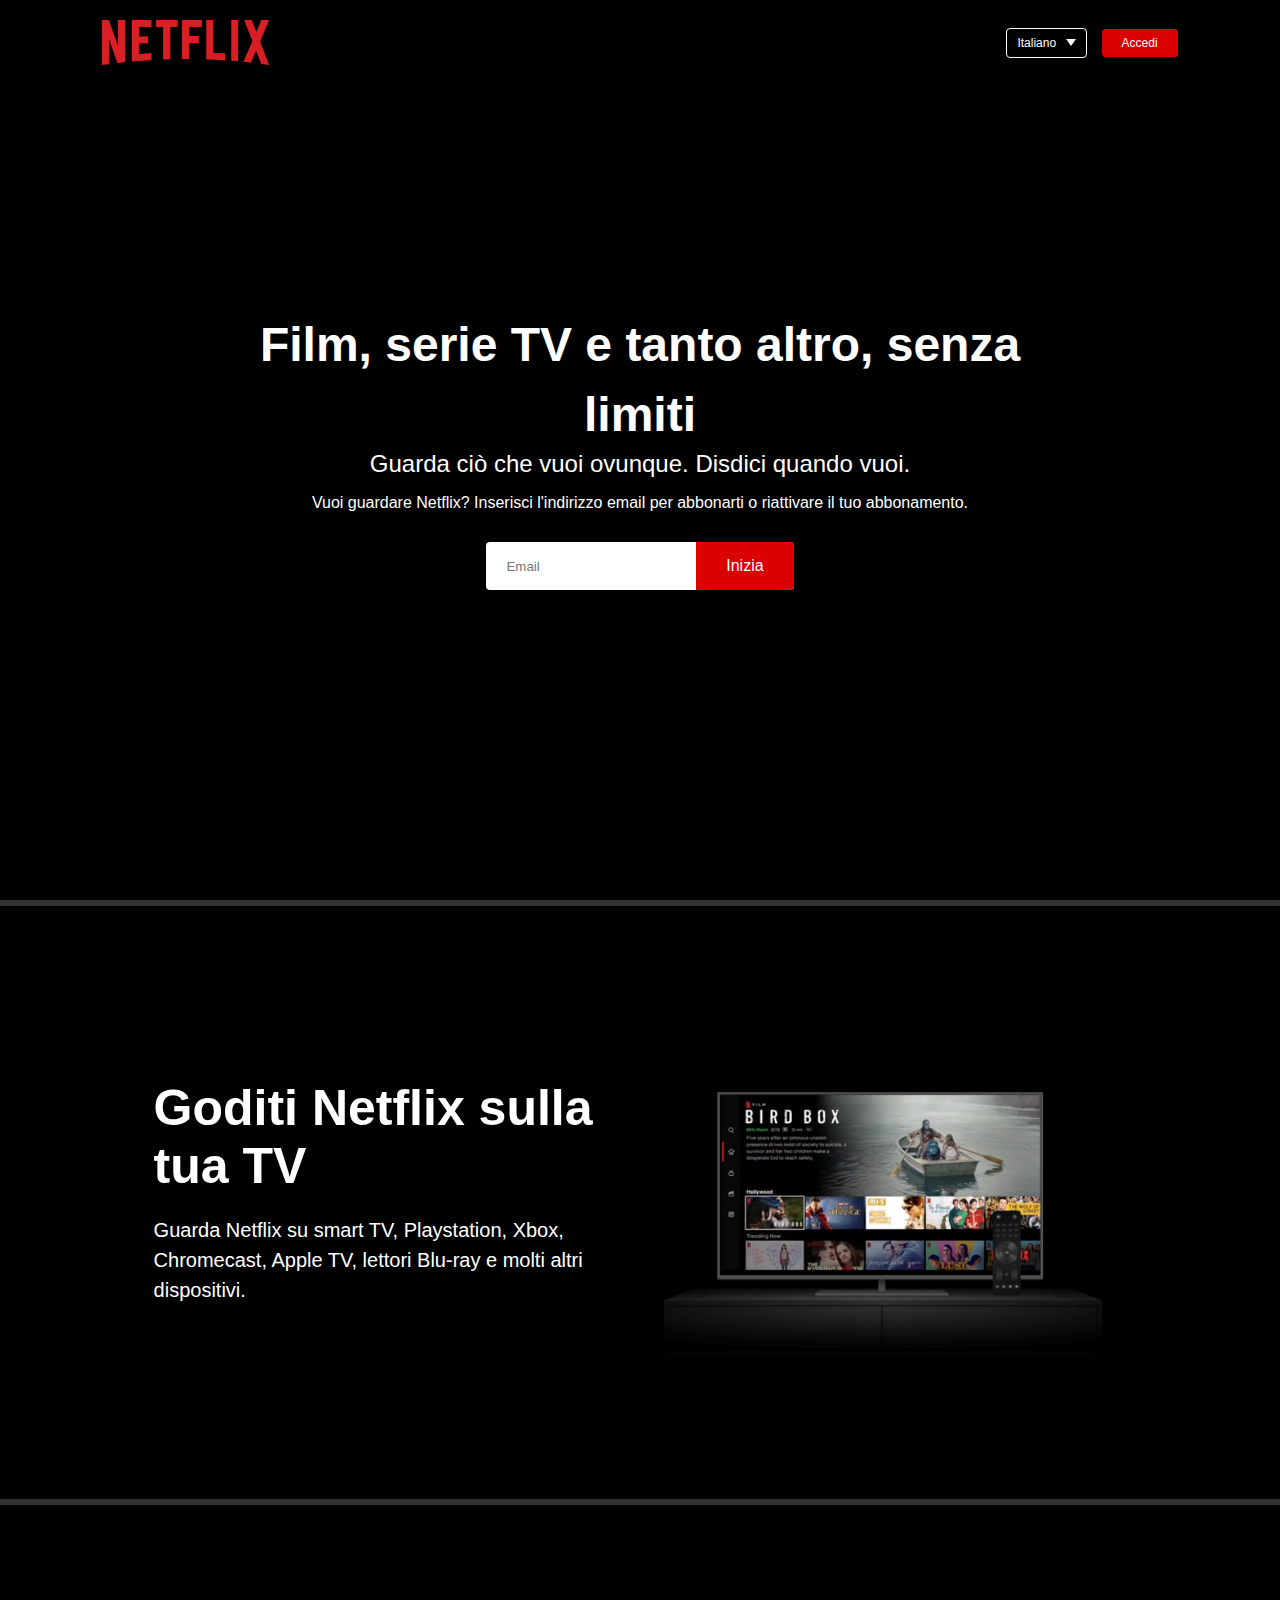
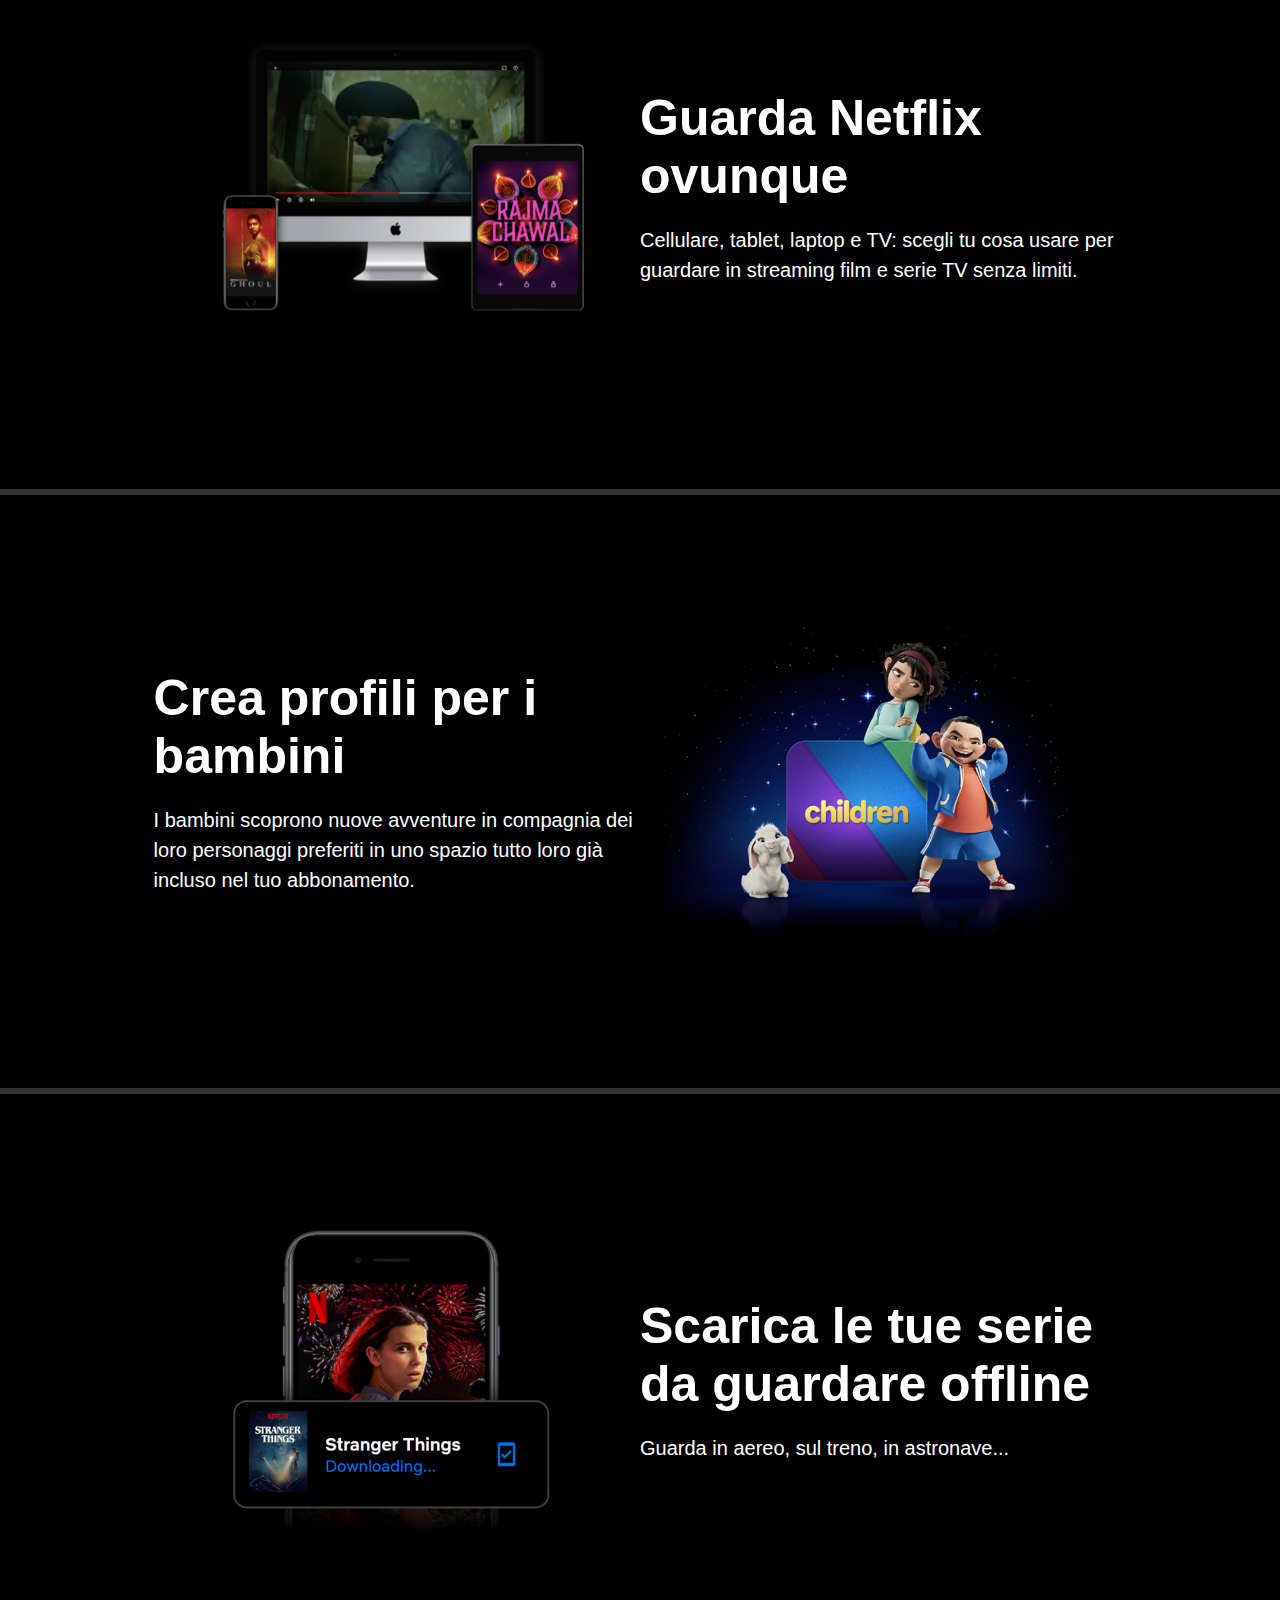
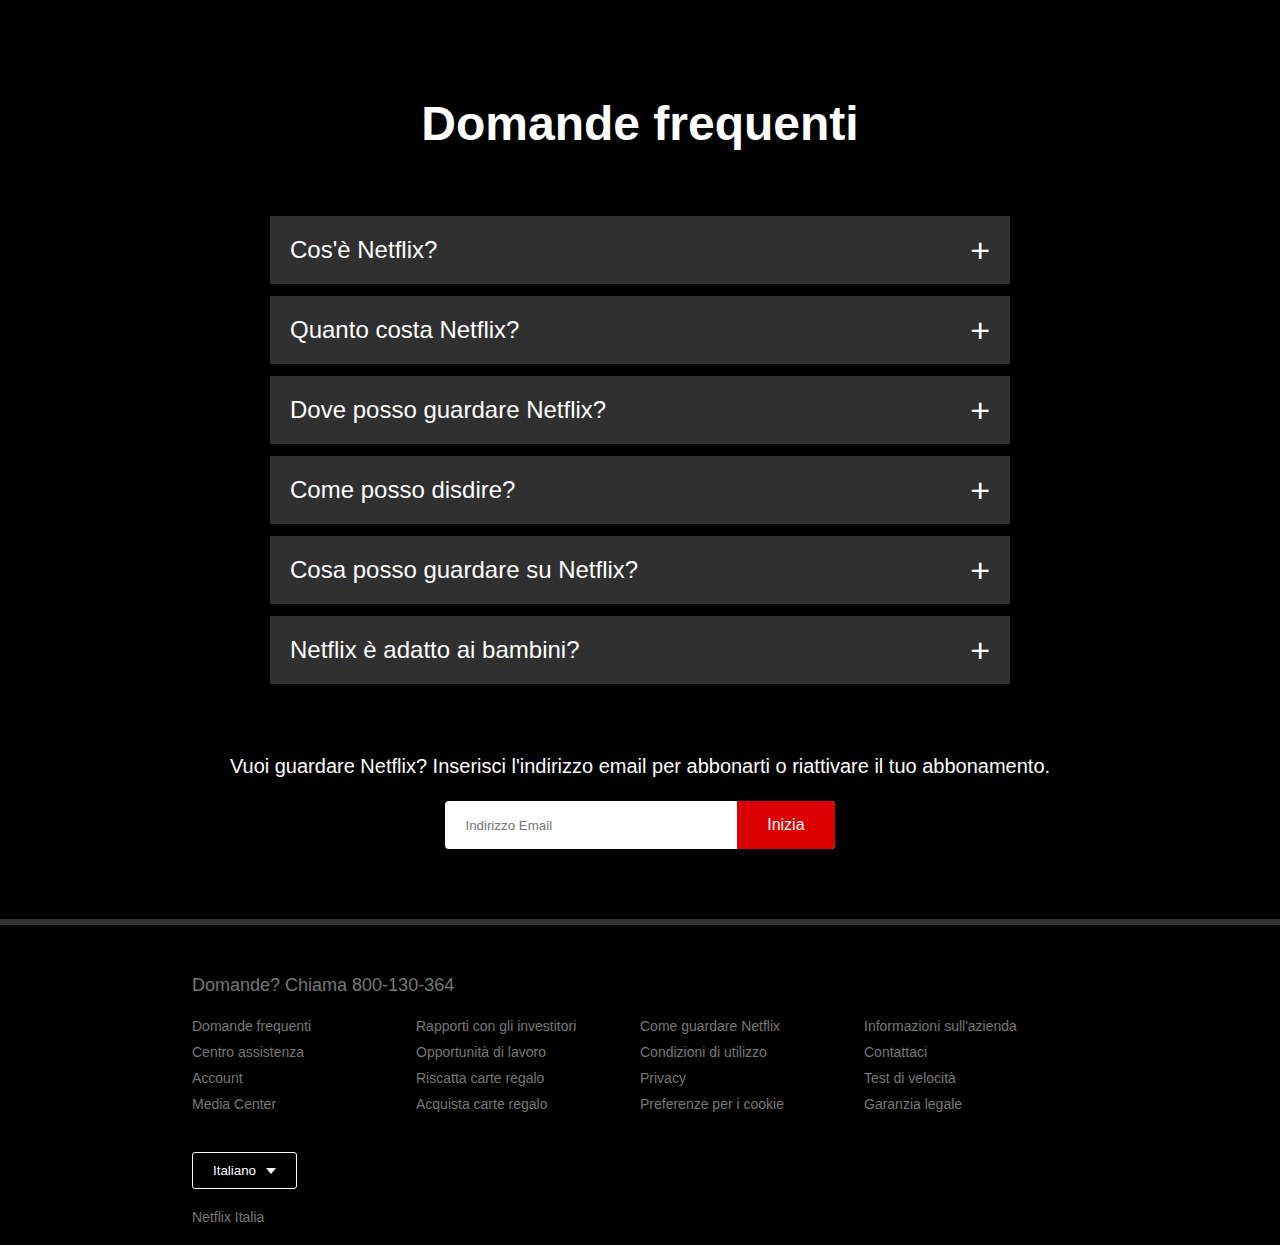
==== mhw2.html @ c6aa468c "commit" ====
<!DOCTYPE html>
<html>
    <head>
        <meta name="viewport" content="width=device-width, initial-scale=1.0">
        <title>Netflix Website Clone</title>
        <link rel="stylesheet" href="mhw2.css">
    </head>
    <body>
        <header>
            <nav>
                <img src="images/logo.png" class="logo">
                <div>
                    <button class="language-btn">Italiano <img src="images/down-icon.png"></button>
                    <button>Accedi</button>
                </div>
            </nav>
            <div class="header-content">
                <h1>Film, serie TV e tanto altro, senza limiti</h1>
                <h3>Guarda ciò che vuoi ovunque. Disdici quando vuoi.</h3>
                <p>Vuoi guardare Netflix? Inserisci l'indirizzo email per abbonarti o riattivare il tuo abbonamento.</p>
                <form class="email-signup">
                    <input type="email" placeholder="Email" required>
                    <button type="submit">Inizia</button>
                </form>
            </div>
        </header>

        <section>
            <div class="row">
                <div class="text-col">
                    <h2>Goditi Netflix sulla tua TV</h2>
                    <p>Guarda Netflix su smart TV, Playstation, Xbox, Chromecast, Apple TV, lettori Blu-ray e molti altri
                        dispositivi.</p>
                </div>
                <div class="img-col">
                    <img src="images/feature-1.png">
                </div>
            </div>
        </section>
        <section>
            <div class="row">
                <div class="img-col">
                    <img src="images/feature-3.png">
                </div>
                <div class="text-col">
                    <h2>Guarda Netflix ovunque</h2>
                    <p>Cellulare, tablet, laptop e TV: scegli tu cosa usare per guardare in streaming film e serie TV senza limiti.</p>
                </div>
            </div>
        </section>
        <section>
            <div class="row">
                <div class="text-col">
                    <h2>Crea profili per i bambini</h2>
                    <p>I bambini scoprono nuove avventure in compagnia dei loro personaggi preferiti in uno spazio tutto loro già incluso nel tuo abbonamento.</p>
                </div>
                <div class="img-col">
                    <img src="images/feature-4.png">
                </div>
            </div>
        </section>
        <section>
            <div class="row">
                <div class="img-col">
                    <img src="images/feature-2.png">
                </div>
                <div class="text-col">
                    <h2>Scarica le tue serie da guardare offline</h2>
                    <p>Guarda in aereo, sul treno, in astronave...</p>
                </div>
            </div>
        </section>
        

        <div class="faq">
            <h2>Domande frequenti</h2>
            <ul class="accordion">
                <li>
                    <input type="radio" name="accordion" id="first">
                    <label for="first">Cos'è Netflix?</label>
                    <div class="content">
                        <p>Netflix è un servizio di streaming che offre una varietà di serie TV, film, documentari pluripremiati e tanto altro su una vasta gamma di dispositivi connessi a Internet.
                            Guarda quello che vuoi, quando vuoi. Il tutto a una quota mensile ridotta. C'è sempre qualcosa di nuovo da scoprire: aggiungiamo nuovi film e serie TV ogni settimana!</p>
                    </div>
                </li>
                <li>
                    <input type="radio" name="accordion" id="second">
                    <label for="second">Quanto costa Netflix?</label>
                    <div class="content">
                        <p>Guarda Netflix su smartphone, tablet, Smart TV, laptop o dispositivi per lo streaming, il tutto per un importo mensile fisso.
                            Piani da 17,99 € a 5,49 € al mese. Nessun costo aggiuntivo, nessun contratto.</p>
                    </div>
                </li>
                <li>
                    <input type="radio" name="accordion" id="third">
                    <label for="third">Dove posso guardare Netflix?</label>
                    <div class="content">
                        <p>Guarda Netflix dove vuoi, quando vuoi. Accedi al tuo account per guardare subito Netflix dal tuo computer su netflix.com oppure da qualsiasi dispositivo connesso a Internet che supporta l'app Netflix, come smart TV, smartphone, tablet, lettori multimediali per streaming e console per videogiochi.
                            Con l'app per iOS, Android e Windows 10 puoi anche scaricare i tuoi programmi preferiti. Usa la funzionalità di download per guardare i contenuti mentre sei in viaggio e senza connessione a Internet. Porta Netflix sempre con te.</p>
                    </div>
                </li>
                <li>
                    <input type="radio" name="accordion" id="fourth">
                    <label for="fourth">Come posso disdire?</label>
                    <div class="content">
                        <p>Netflix è flessibile. Nessun contratto fastidioso e nessun impegno. Puoi facilmente disdire il tuo contratto online con due clic.
                            Nessuna penale: attiva o disdici il tuo account in qualsiasi momento.</p>
                    </div>
                </li>
                <li>
                    <input type="radio" name="accordion" id="fifth">
                    <label for="fifth">Cosa posso guardare su Netflix?</label>
                    <div class="content">
                        <p>Netflix ha un nutrito catalogo di lungometraggi, documentari, serie TV, anime, originali Netflix pluripremiati e tanto altro. Guarda tutto quello che vuoi, in qualsiasi momento.</p>
                    </div>
                </li>
                <li>
                    <input type="radio" name="accordion" id="sixth">
                    <label for="sixth">Netflix è adatto ai bambini?</label>
                    <div class="content">
                        <p>L'area Netflix Bambini, già inclusa nell'abbonamento, offre ai genitori un maggiore controllo sui contenuti e ai più piccoli uno spazio dedicato dove guardare serie TV e film per tutta la famiglia.
                            I profili Bambini hanno un filtro famiglia con PIN che ti permette di limitare l'accesso ai contenuti in base alla fascia d'età e bloccare la visione di titoli specifici.</p>
                    </div>
                </li>
            </ul>
            <small>Vuoi guardare Netflix? Inserisci l'indirizzo email per abbonarti o riattivare il tuo abbonamento.</small>
            <form class="email-signup">
                <input type="email" placeholder="Indirizzo Email" required>
                <button type="submit">Inizia</button>
            </form>
        </div>
         <footer>
            <h2>Domande? Chiama 800-130-364</h2>
            <div class="row">
                <div class="col">
                    <a href="#">Domande frequenti</a>
                    <a href="#">Centro assistenza</a>
                    <a href="#">Account</a>
                    <a href="#">Media Center</a>
                </div>
                <div class="col">
                    <a href="#">Rapporti con gli investitori</a>
                    <a href="#">Opportunità di lavoro</a>
                    <a href="#">Riscatta carte regalo</a>
                    <a href="#">Acquista carte regalo</a>
                </div>
                <div class="col">
                    <a href="#">Come guardare Netflix</a>
                    <a href="#">Condizioni di utilizzo</a>
                    <a href="#">Privacy</a>
                    <a href="#">Preferenze per i cookie</a>
                </div>
                <div class="col">
                    <a href="#">Informazioni sull'azienda</a>
                    <a href="#">Contattaci</a>
                    <a href="#">Test di velocità</a>
                    <a href="#">Garanzia legale</a>
                </div>
            </div>
            <button class="language-btn">Italiano<img src="images/down-icon.png"></button>
            <p class="copyright-txt">Netflix Italia</p>
         </footer>
    </body>
</html>
---- mhw2.css ----
*{
    margin: 0;
    padding: 0;
    font-family: 'Poppins', sans-serif;
    box-sizing: border-box;
}
body{
    background: #000;
    color: #fff;
}
/*---header---*/
header{
    width: 100%;
    height: 100vh;
    background-image: linear-gradient(rgba(0,0,0,0.7), rgba(0,0,0,0.7)), url(images/header-image.jpeg);
    background-size: cover;
    background-position: center;
    padding: 10px 8%;
    position: relative;
}
nav{
    display: flex;
    align-items: center;
    justify-content: space-between;
    padding: 10px 0;
}
.logo{
    width: 167px;
    height: 45;
    cursor: pointer;
}
nav button{
    border: 0;
    outline: 0;
    background: #db0001;
    color: #fff;
    padding: 7px 20px;
    font-size: 12px;
    border-radius: 4px;
    margin-left: 10px;
    cursor: pointer;
    transition: background-color 0.3s;
}
nav button:hover {
    background-color: #000;
}
.language-btn{
    display: inline-flex;
    align-items: center;
    background: transparent;
    border: 1px solid #fff;
    padding: 7px 10px;
}
.language-btn img{
    width: 10px;
    margin-left: 10px;
}

.header-content{
    position: absolute;
    top: 50%;
    left: 50%;
    transform: translate(-50%, -50%);
    text-align: center;
    width: 60%;
    display: flex;
    flex-direction: column;
    align-items: center;
}
.header-content h1{
    font-size: 48px;
    line-height: 70px;
    font-weight: 900;
}
.header-content h3{
    font-size: 24px;
    font-weight: 400;
    margin-bottom: 16px;
}
/*---email---*/
.email-signup {
    background: #fff;
    border-radius: 4px;
    display: flex;
    align-items: center;
    margin-top: 30px;
    overflow: hidden;
    width: 40%;
}
.email-signup input{
    flex: 1;
    border: 0;
    outline: 0;
    margin-left: 20px;
}
.email-signup button{
    background: #db0001;
    border: 0;
    outline: 0;
    color: #fff;
    font-size: 16px;
    cursor: pointer;
    padding: 15px 30px;
}
/*---features---*/
section{
    border-top: 6px solid #333;
    padding: 50px 12%;
    font-size: 22px;
}
.row{
    display: flex;
    width: 100%;
    align-items: center;
    flex-wrap: wrap;
    padding: 72px 0;
}
.text-col{
    flex-basis: 50%;
    margin-bottom: 20px;
}
.img-col{
    flex-basis: 50%;
    margin-bottom: 20px;
}
.img-col img{
    display: block;
    width: 90%;
    height: auto;
    margin: auto;
}
section h2{
    font-size: 50px;
    font-weight: 900;
    margin-bottom: 20px;
}
section p {
    font-size: 20px;
    font-weight: 400;
    line-height: 1.5;
}
/*---faq---*/
.faq{
    padding: 10px 12%;
    text-align: center;
    font-size: 18px;
}
.faq h2{
    font-weight: 900;
    font-size: 48px;
    margin-bottom: 30px;
}
/*---accordion---*/
.accordion{
    margin: 60px auto;
    width: 100%;
    max-width: 750px;
}
.accordion li{
    list-style: none;
    width: 100%;
    padding: 5px;
}
.accordion li label{
    display: flex;
    align-items: center;
    justify-content: space-between;
    padding: 20px;
    font-stretch: 100%;
    font-size: 24px;
    font-weight: 400;
    background: #303030;
    margin-bottom: 2px;
    cursor: pointer;
    position: relative;
}
label::after{
    content: '+';
    font-size: 34px;
    position: absolute;
    right: 20px;
    transition: transform 0.5s;
}
input[type="radio"]{
    display: none;
}
.accordion .content{
    background: #303030;
    text-align: left;
    padding: 0 20px;
    max-height: 0;
    overflow: hidden;
    transition: max-height 0.5s, padding 0.5s;
}
.accordion input[type="radio"]:checked + label + .content{
    max-height: 600px;
    padding: 30px 20px;
}
.accordion input[type="radio"]:checked + label::after{
    transform: rotate(135deg);
}
/*---faq---*/
.faq .email-signup{
    max-width: 600px;
    margin: 20px auto 60px;
}
.faq small{
    font-size: 20px;
    font-weight: 400;
    line-height: 1.5;
}
/*---footer---*/
footer{
    padding: 50px 15% 10px;
    border-top: 6px solid #333;
    color: #777;
}
footer h2{
    font-size: 18px;
    font-weight: 400;
    margin-bottom: 12px;
}
footer .col{
    flex-basis: 25%;
    flex-grow: 1;
    margin-bottom: 20px;
}
footer .col a{
    display: block;
    text-decoration: none;
    color: #777;
    font-size: 14px;
    margin-bottom: 10px;
}
footer .row{
    align-items: flex-start;
    padding: 10px 0;
}
footer .language-btn{
    color: #fff;
    padding: 10px 20px;
    border-radius: 3px;
}
.copyright-txt{
    font-size: 14px;
    margin-top: 20px;
    margin-bottom: 10px;
}
/*---media-query-small-screen---*/
@media only screen and (max-width: 600px){
    .logo{
        width: 100px;
    }
    nav button{
        padding: 5px 10px;
    }
    nav .language-btn{
        padding: 4px 8px;
    }
    .header-content{
        position: unset;
        transform: none;
        padding-top: 150px;
    }
    .header-content h1{
        font-size: 30px;
    }
    .email-signup button{
        font-size: 12px;
        padding: 10px 15px;
    }
    .text-col, .img-col{
        flex-basis: 100%;
    }
    .features h2{
        font-size: 30px;
    }
    .features p{
        font-size: 15px;
    }
    .row:nth-child(2), .row:nth-child(4){
        flex-direction: column-reverse;
    }
    .features .row{
        padding: 10px 0;
    }
    .faq h2{
        font-size: 20px;
    }
    .accordion .content{
        font-size: 14px;
    }
    .accordion li label{
        padding: 10px;
        font-size: 14px;
    }
    label::after{
        font-size: 22px;
    }
}
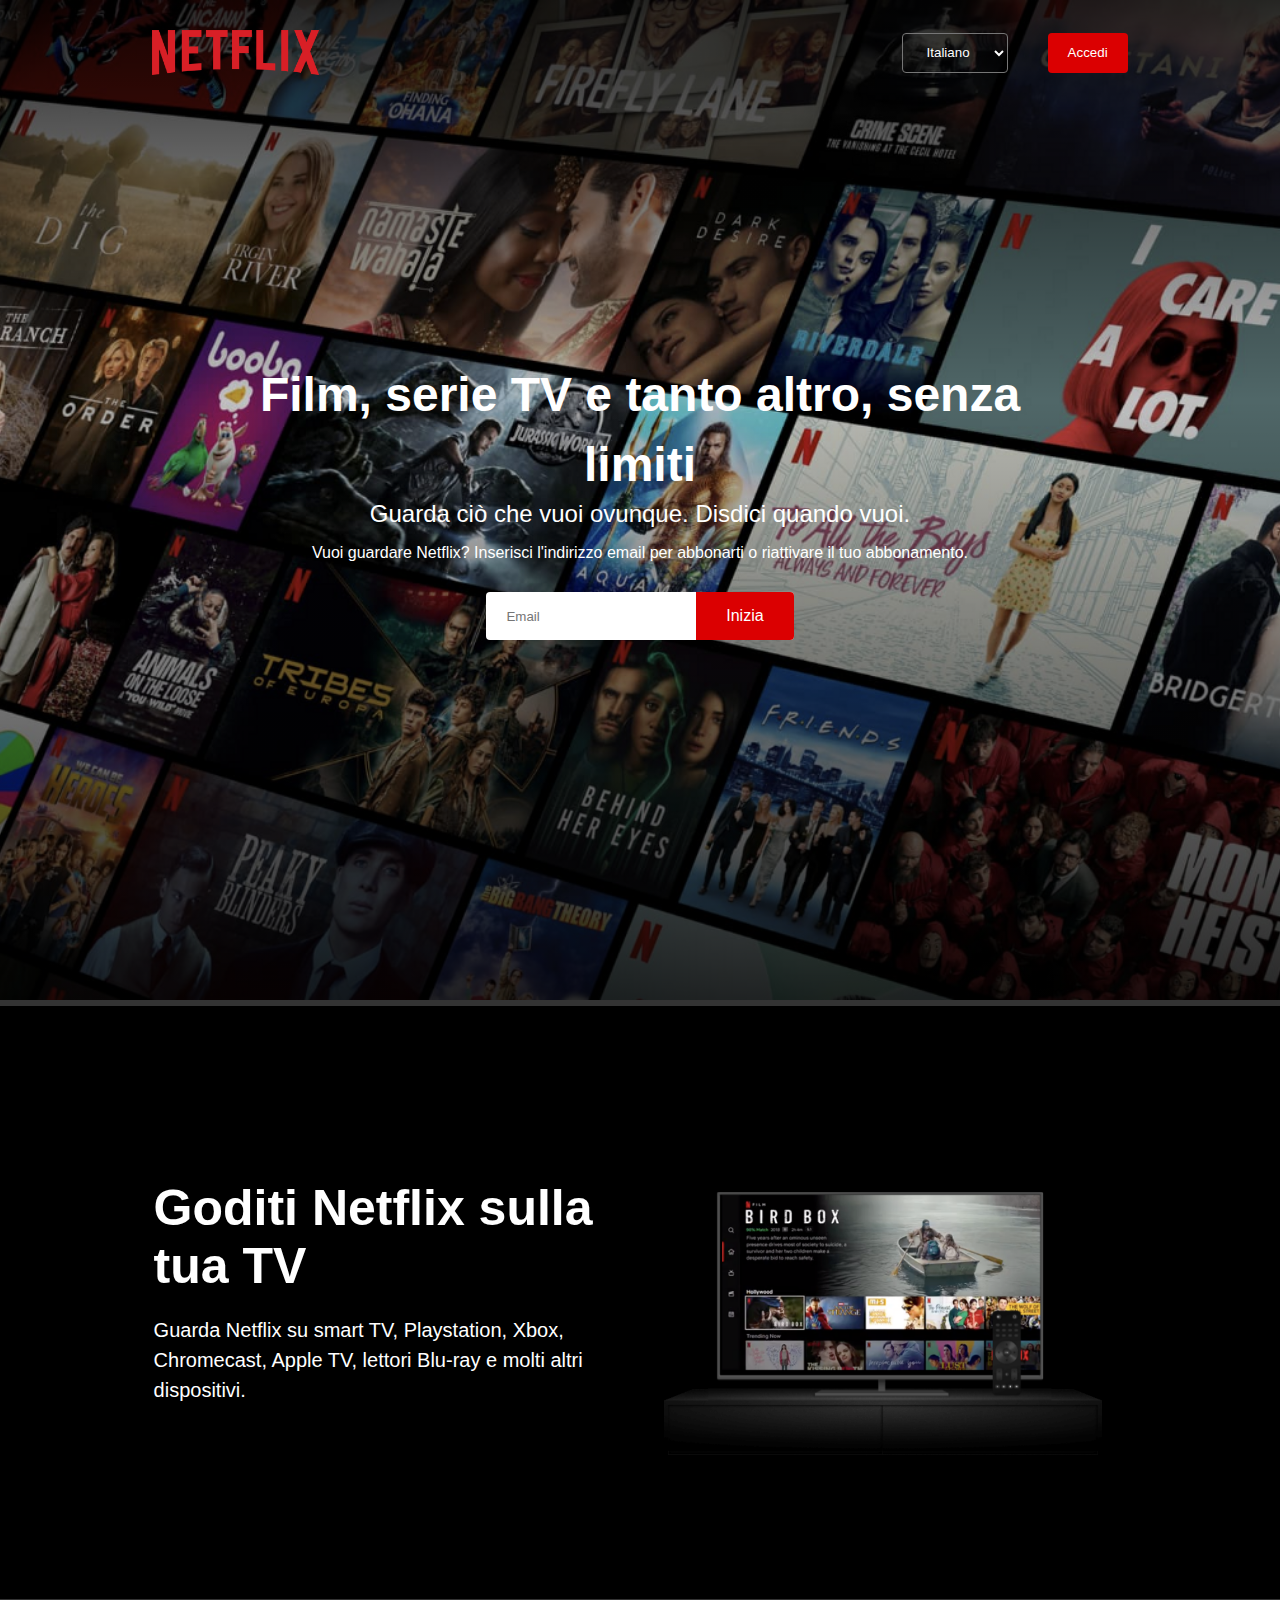
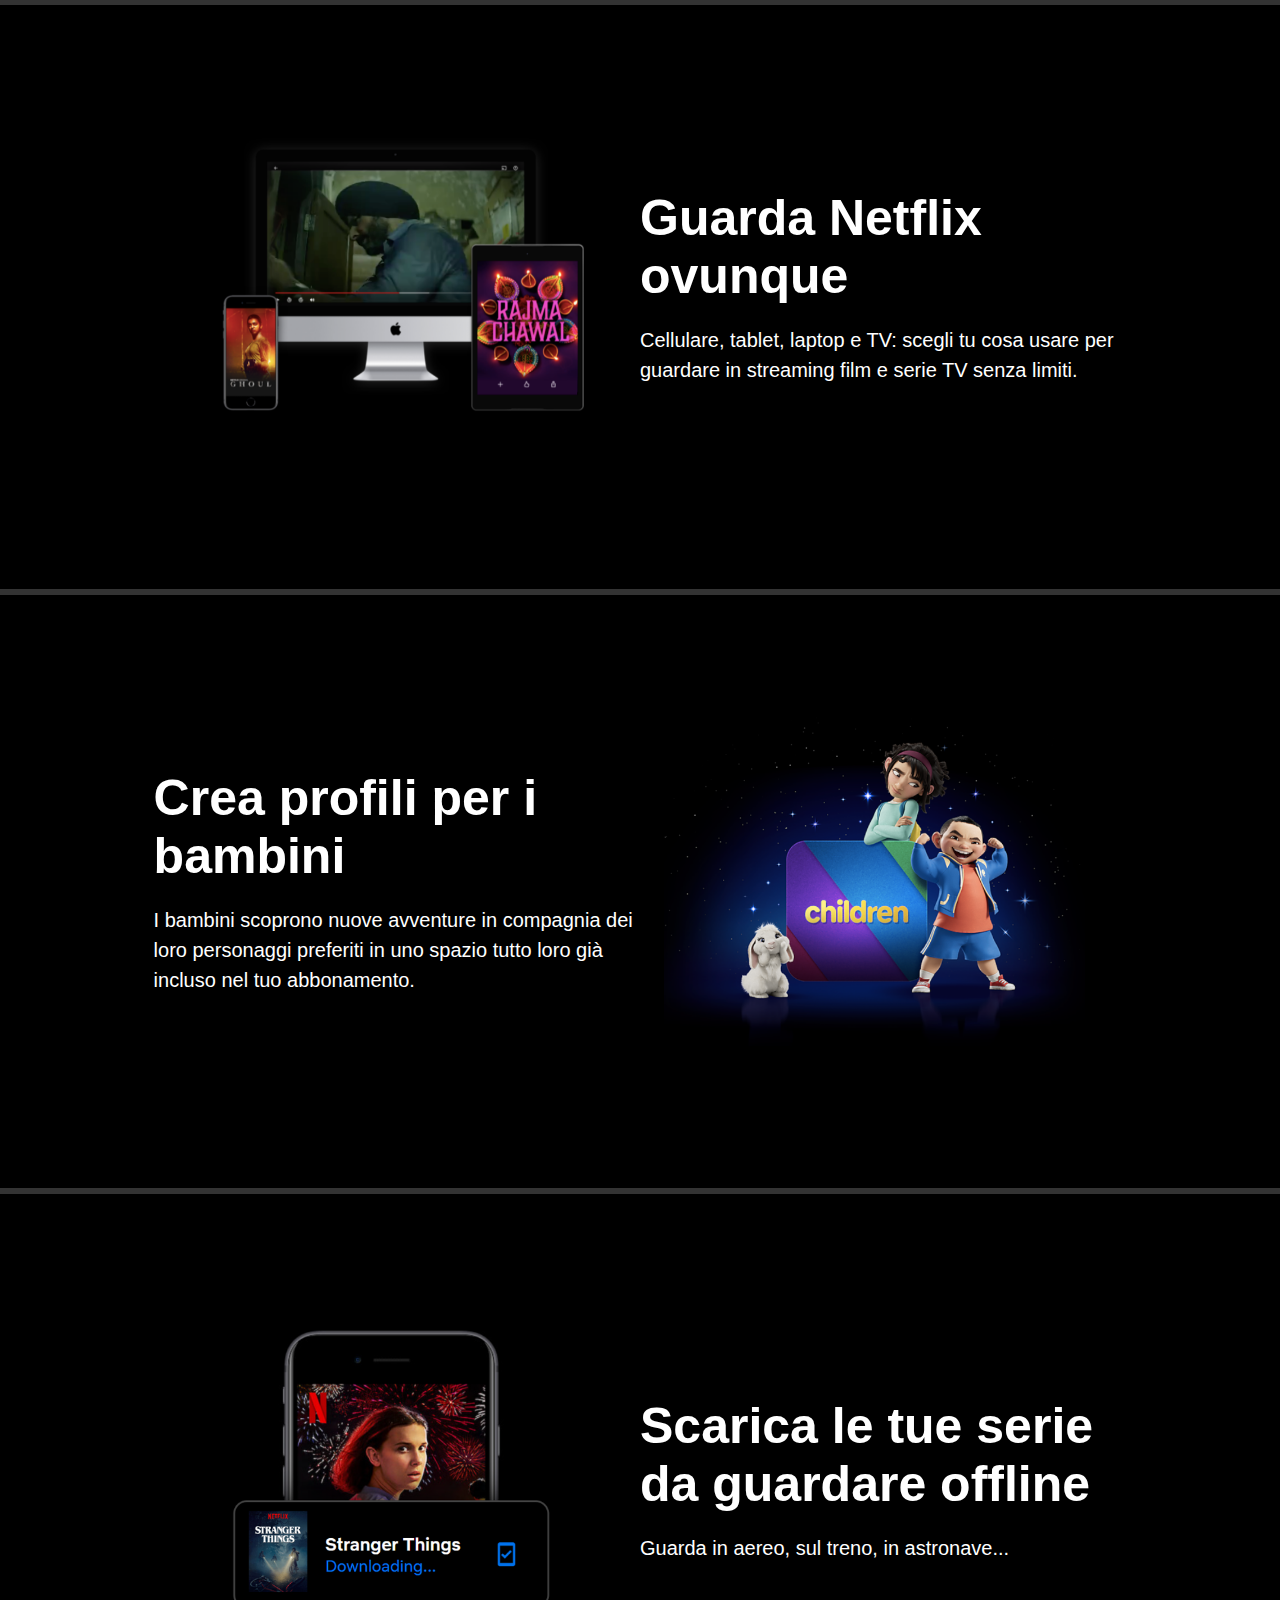
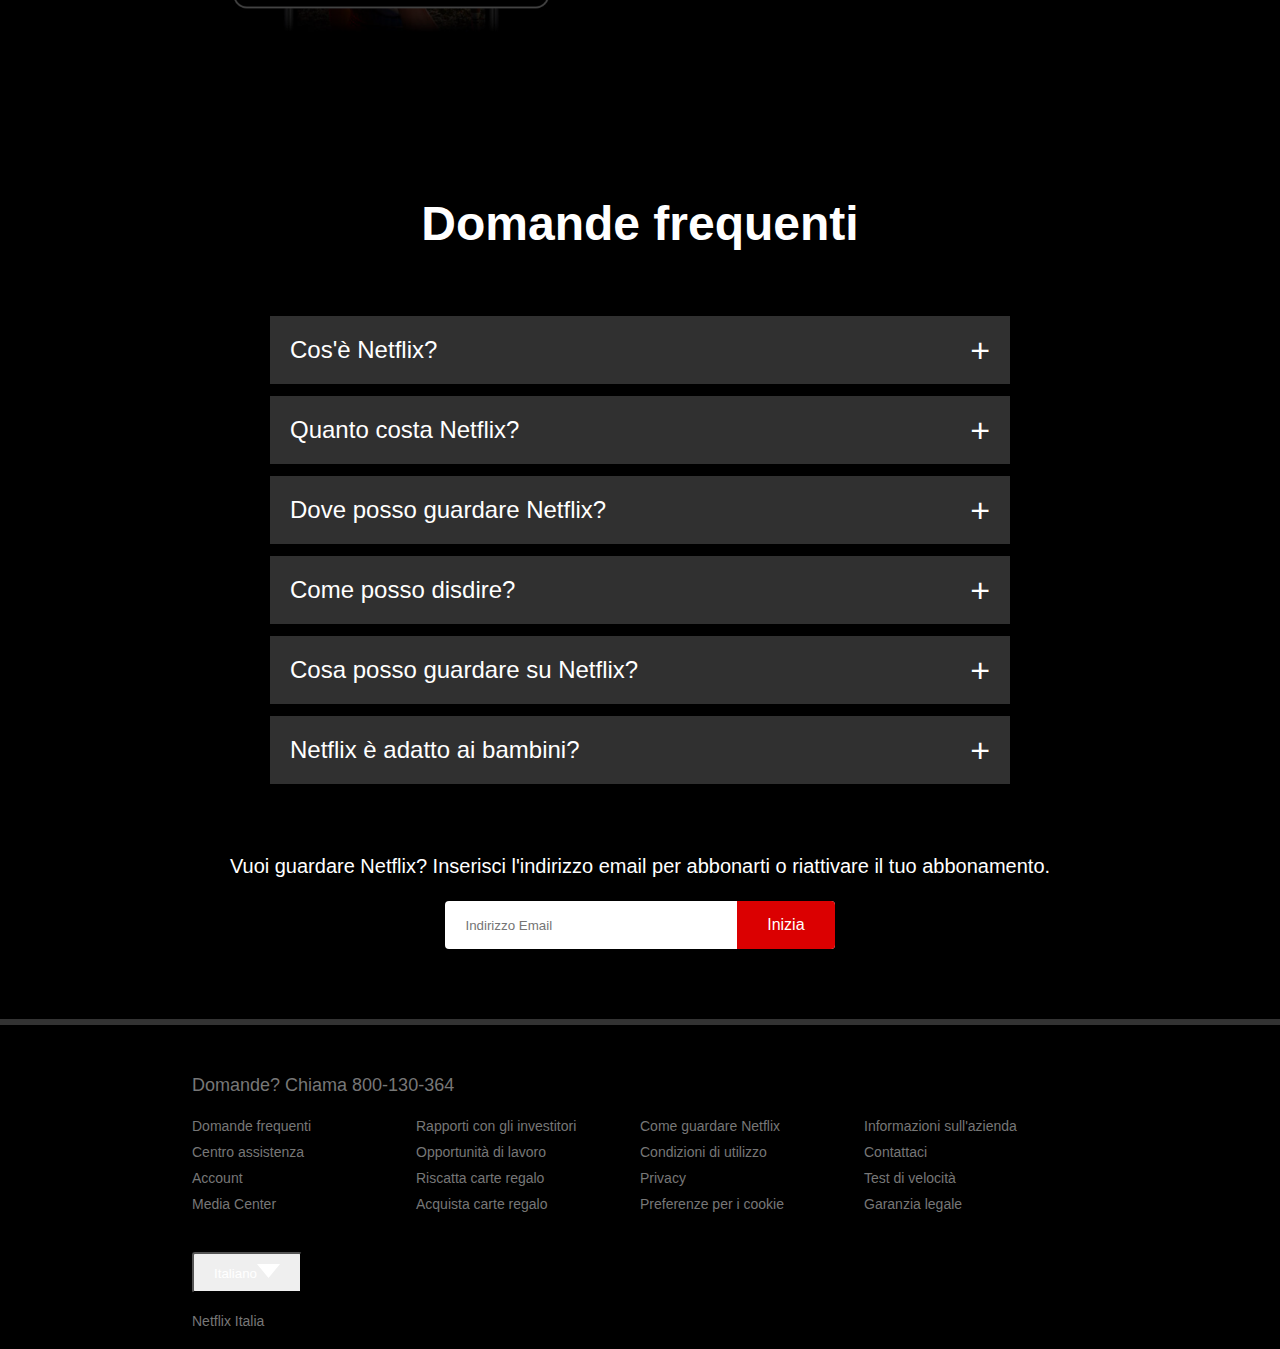
==== commit aa87f41a: "commit" ====
--- a/mhw2.html
+++ b/mhw2.html
@@ -9,10 +9,11 @@
         <header>
             <nav>
                 <img src="images/logo.png" class="logo">
-                <div>
-                    <button class="language-btn">Italiano <img src="images/down-icon.png"></button>
-                    <button>Accedi</button>
-                </div>
+                    <select class="language">
+                        <option>Italiano</option>
+                        <option>English</option>
+                    </select>
+                    <button class="signin">Accedi</button>
             </nav>
             <div class="header-content">
                 <h1>Film, serie TV e tanto altro, senza limiti</h1>
--- a/mhw2.css
+++ b/mhw2.css
@@ -11,8 +11,8 @@
 /*---header---*/
 header{
     width: 100%;
-    height: 100vh;
-    background-image: linear-gradient(rgba(0,0,0,0.7), rgba(0,0,0,0.7)), url(images/header-image.jpeg);
+    height: 1000px;
+    background-image: linear-gradient(0deg, rgba(0,0,0,0.8),transparent 60%,rgba(0,0,0,0.8)), url(images/header-image.png);
     background-size: cover;
     background-position: center;
     padding: 10px 8%;
@@ -22,38 +22,37 @@
     display: flex;
     align-items: center;
     justify-content: space-between;
-    padding: 10px 0;
+    padding: 20px 50px;
+}
+button{
+    cursor: pointer;
 }
 .logo{
     width: 167px;
-    height: 45;
-    cursor: pointer;
-}
-nav button{
+    height: 45px;
+    margin-right: auto;
+}
+.language{
+    color: #fff;
+    border-radius: 4px;
+    background: transparent;
+    padding: 7px 20px;
+    height: 40px;
+    margin-right: 20px;
+}
+option{
+    background-color: grey;
+}
+.signin{
     border: 0;
     outline: 0;
+    height: 40px;
     background: #db0001;
     color: #fff;
     padding: 7px 20px;
-    font-size: 12px;
+    font-size: 12px solid;
     border-radius: 4px;
-    margin-left: 10px;
-    cursor: pointer;
-    transition: background-color 0.3s;
-}
-nav button:hover {
-    background-color: #000;
-}
-.language-btn{
-    display: inline-flex;
-    align-items: center;
-    background: transparent;
-    border: 1px solid #fff;
-    padding: 7px 10px;
-}
-.language-btn img{
-    width: 10px;
-    margin-left: 10px;
+    margin-left: 20px;
 }
 
 .header-content{
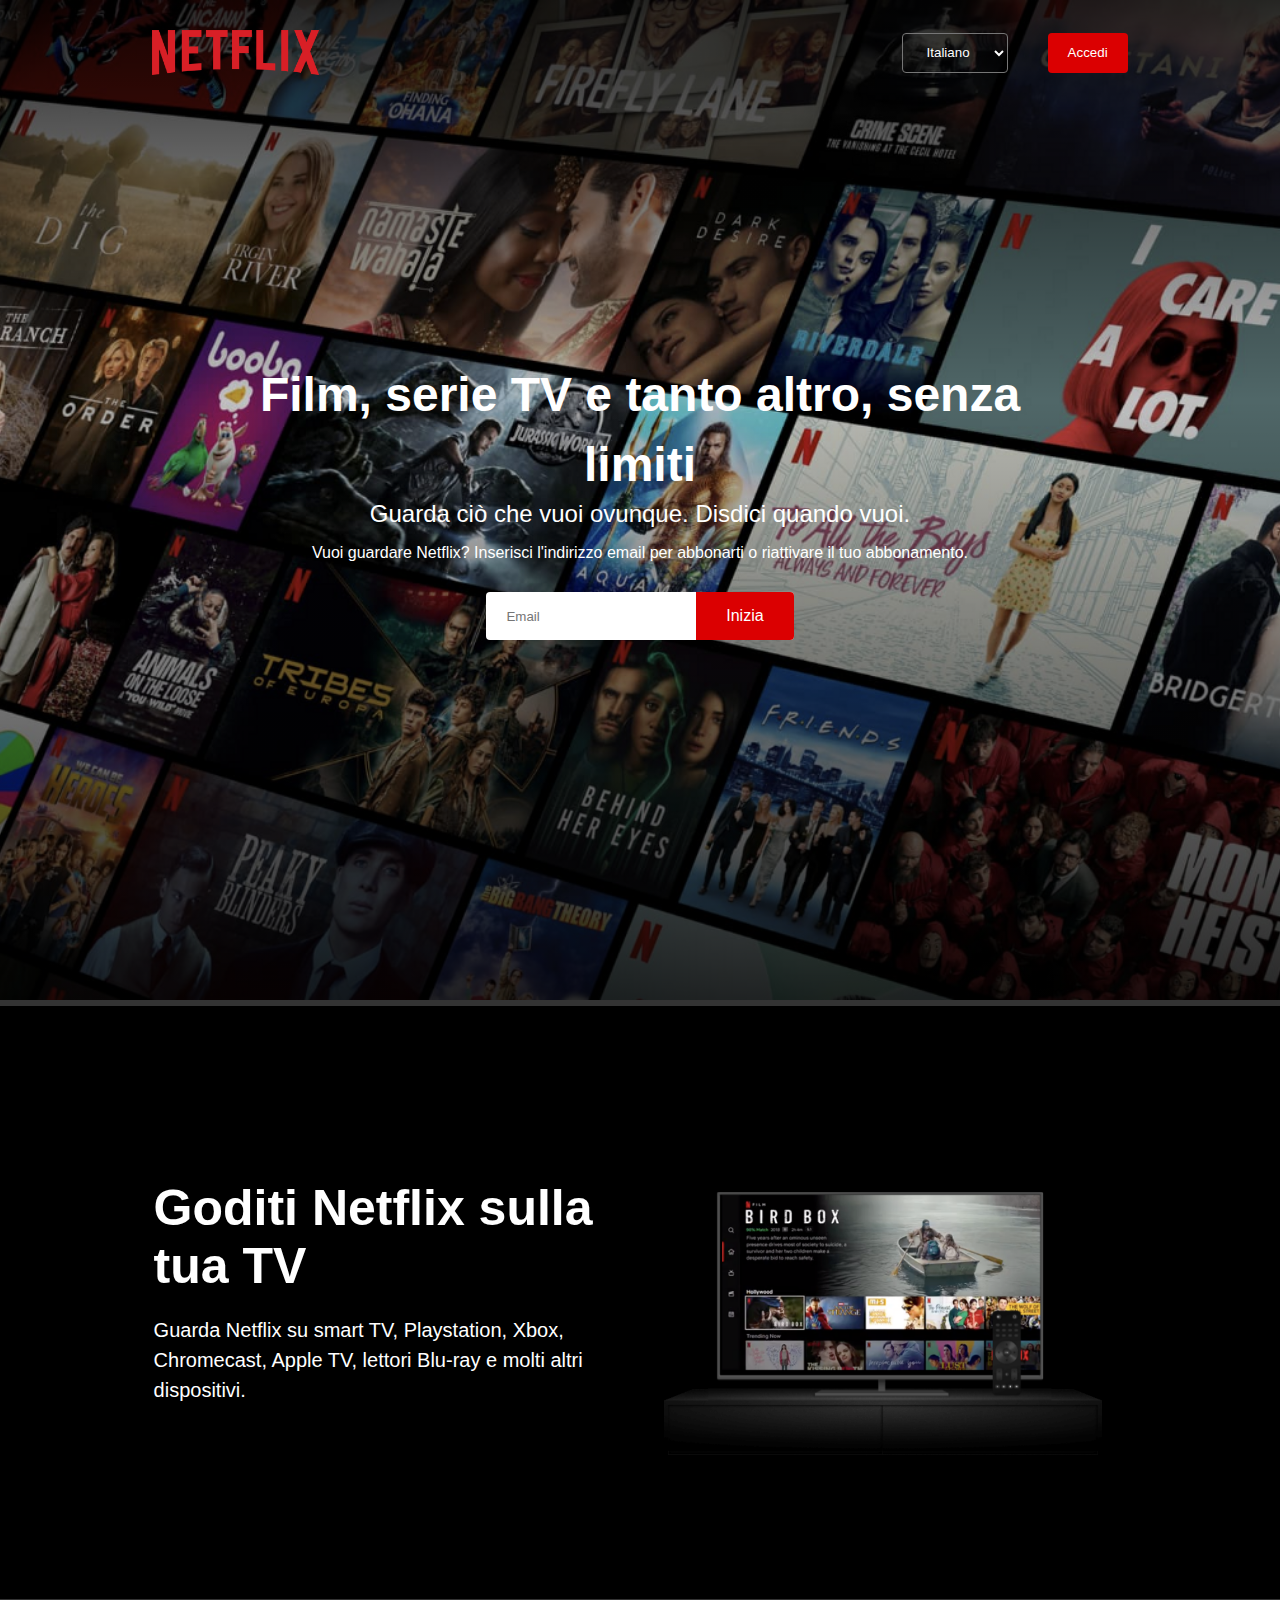
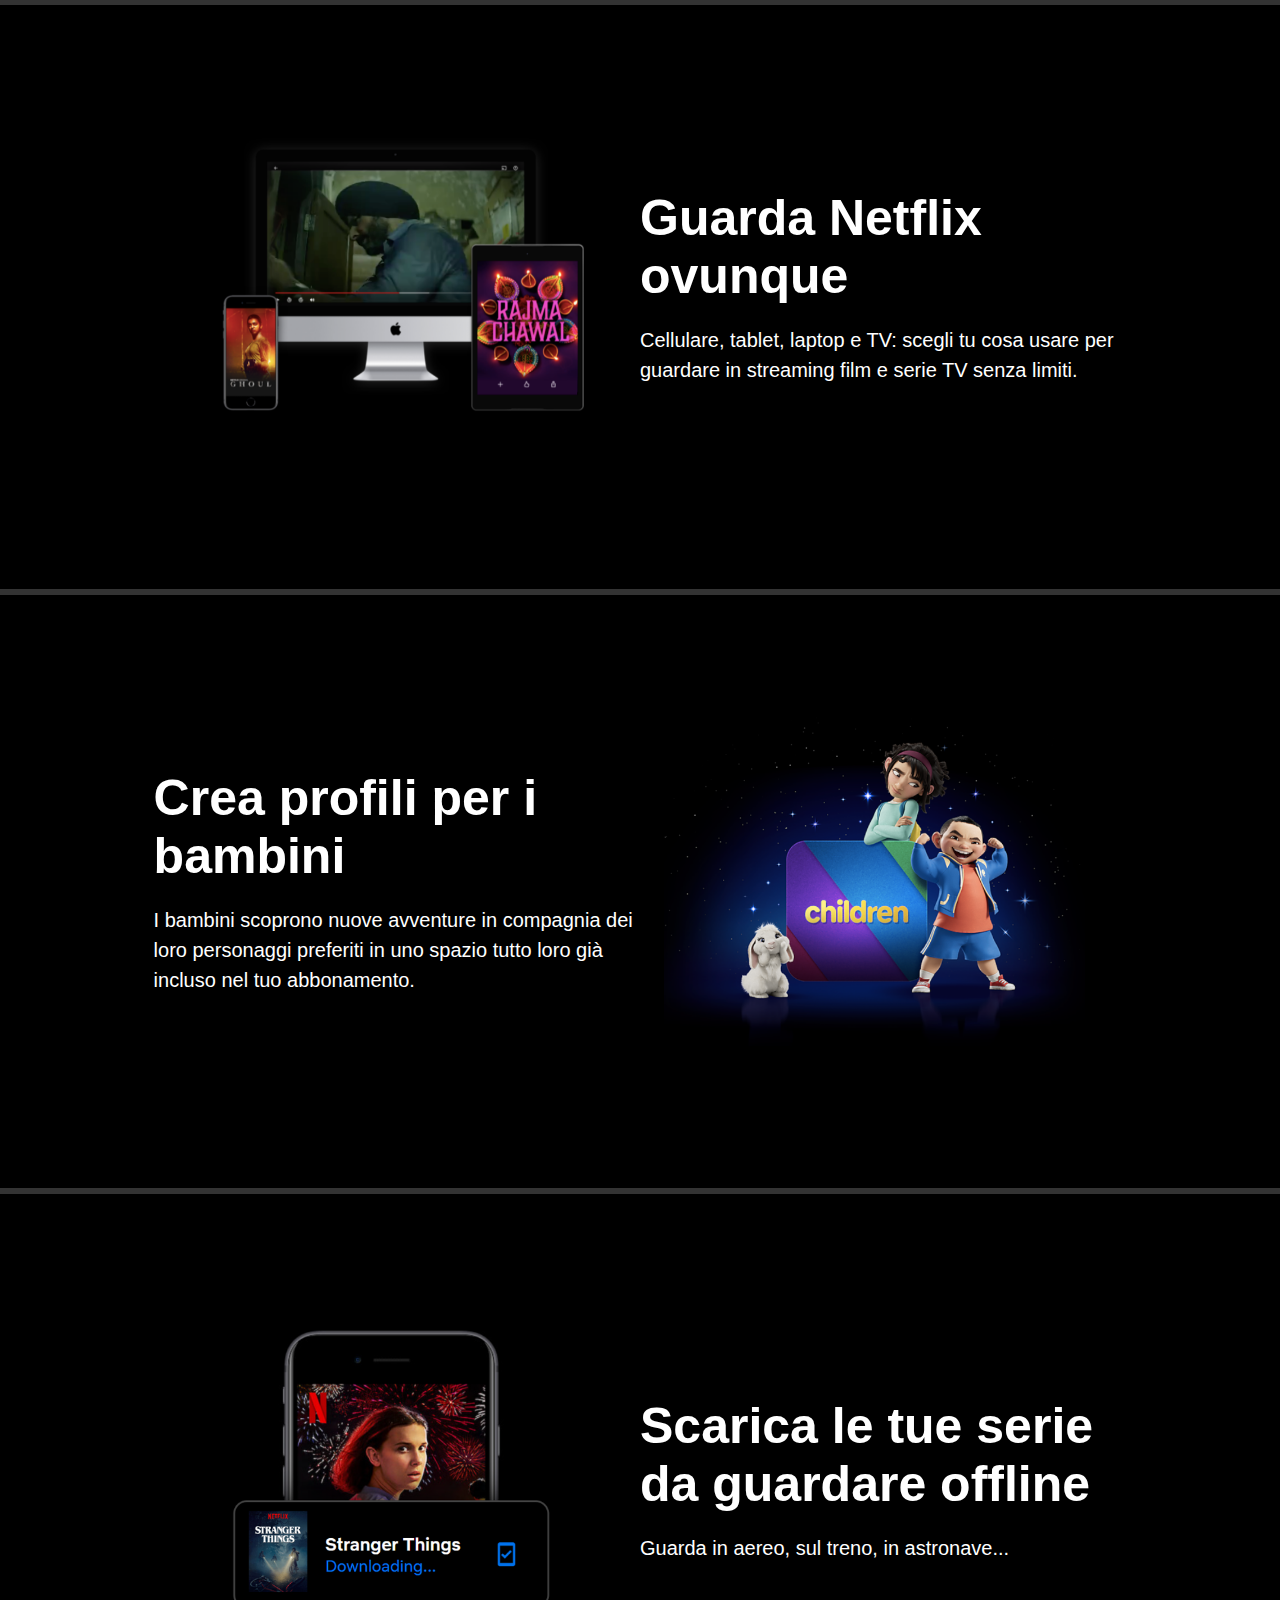
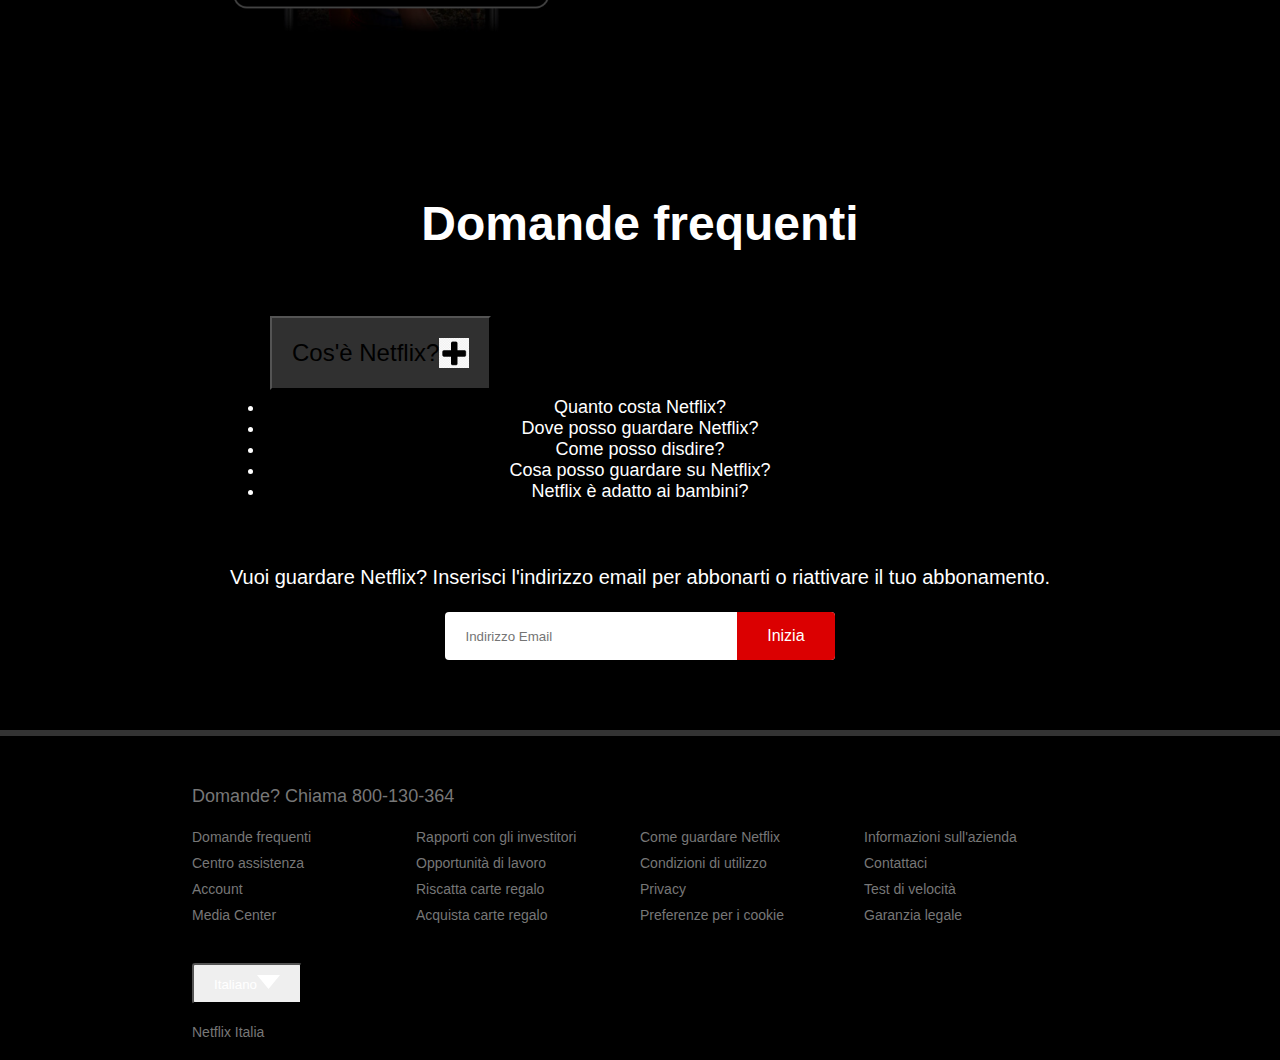
==== commit 5f7be045: "commit" ====
--- a/mhw2.html
+++ b/mhw2.html
@@ -76,9 +76,10 @@
         <div class="faq">
             <h2>Domande frequenti</h2>
             <ul class="accordion">
-                <li>
-                    <input type="radio" name="accordion" id="first">
-                    <label for="first">Cos'è Netflix?</label>
+                <li class="question">
+                    <button id="qst1">Cos'è Netflix?
+                        <img src="images/plus.png" style="width: 30px;">
+                    </button>
                     <div class="content">
                         <p>Netflix è un servizio di streaming che offre una varietà di serie TV, film, documentari pluripremiati e tanto altro su una vasta gamma di dispositivi connessi a Internet.
                             Guarda quello che vuoi, quando vuoi. Il tutto a una quota mensile ridotta. C'è sempre qualcosa di nuovo da scoprire: aggiungiamo nuovi film e serie TV ogni settimana!</p>
@@ -86,7 +87,7 @@
                 </li>
                 <li>
                     <input type="radio" name="accordion" id="second">
-                    <label for="second">Quanto costa Netflix?</label>
+                    <label id="qst2" for="second">Quanto costa Netflix?</label>
                     <div class="content">
                         <p>Guarda Netflix su smartphone, tablet, Smart TV, laptop o dispositivi per lo streaming, il tutto per un importo mensile fisso.
                             Piani da 17,99 € a 5,49 € al mese. Nessun costo aggiuntivo, nessun contratto.</p>
@@ -94,7 +95,7 @@
                 </li>
                 <li>
                     <input type="radio" name="accordion" id="third">
-                    <label for="third">Dove posso guardare Netflix?</label>
+                    <label id="qst3" for="third">Dove posso guardare Netflix?</label>
                     <div class="content">
                         <p>Guarda Netflix dove vuoi, quando vuoi. Accedi al tuo account per guardare subito Netflix dal tuo computer su netflix.com oppure da qualsiasi dispositivo connesso a Internet che supporta l'app Netflix, come smart TV, smartphone, tablet, lettori multimediali per streaming e console per videogiochi.
                             Con l'app per iOS, Android e Windows 10 puoi anche scaricare i tuoi programmi preferiti. Usa la funzionalità di download per guardare i contenuti mentre sei in viaggio e senza connessione a Internet. Porta Netflix sempre con te.</p>
@@ -102,7 +103,7 @@
                 </li>
                 <li>
                     <input type="radio" name="accordion" id="fourth">
-                    <label for="fourth">Come posso disdire?</label>
+                    <label id="qst4" for="fourth">Come posso disdire?</label>
                     <div class="content">
                         <p>Netflix è flessibile. Nessun contratto fastidioso e nessun impegno. Puoi facilmente disdire il tuo contratto online con due clic.
                             Nessuna penale: attiva o disdici il tuo account in qualsiasi momento.</p>
@@ -110,14 +111,14 @@
                 </li>
                 <li>
                     <input type="radio" name="accordion" id="fifth">
-                    <label for="fifth">Cosa posso guardare su Netflix?</label>
+                    <label id="qst5" for="fifth">Cosa posso guardare su Netflix?</label>
                     <div class="content">
                         <p>Netflix ha un nutrito catalogo di lungometraggi, documentari, serie TV, anime, originali Netflix pluripremiati e tanto altro. Guarda tutto quello che vuoi, in qualsiasi momento.</p>
                     </div>
                 </li>
                 <li>
                     <input type="radio" name="accordion" id="sixth">
-                    <label for="sixth">Netflix è adatto ai bambini?</label>
+                    <label id="qst6" for="sixth">Netflix è adatto ai bambini?</label>
                     <div class="content">
                         <p>L'area Netflix Bambini, già inclusa nell'abbonamento, offre ai genitori un maggiore controllo sui contenuti e ai più piccoli uno spazio dedicato dove guardare serie TV e film per tutta la famiglia.
                             I profili Bambini hanno un filtro famiglia con PIN che ti permette di limitare l'accesso ai contenuti in base alla fascia d'età e bloccare la visione di titoli specifici.</p>
@@ -161,5 +162,6 @@
             <button class="language-btn">Italiano<img src="images/down-icon.png"></button>
             <p class="copyright-txt">Netflix Italia</p>
          </footer>
+         <script src="mhw2.js"></script>
     </body>
 </html>--- a/mhw2.css
+++ b/mhw2.css
@@ -155,12 +155,12 @@
     width: 100%;
     max-width: 750px;
 }
-.accordion li{
+.accordion .question{
     list-style: none;
     width: 100%;
     padding: 5px;
 }
-.accordion li label{
+.accordion .question button{
     display: flex;
     align-items: center;
     justify-content: space-between;
@@ -173,13 +173,7 @@
     cursor: pointer;
     position: relative;
 }
-label::after{
-    content: '+';
-    font-size: 34px;
-    position: absolute;
-    right: 20px;
-    transition: transform 0.5s;
-}
+
 input[type="radio"]{
     display: none;
 }
@@ -191,13 +185,11 @@
     overflow: hidden;
     transition: max-height 0.5s, padding 0.5s;
 }
-.accordion input[type="radio"]:checked + label + .content{
+.accordion input[type="radio"]:checked + button + .content{
     max-height: 600px;
     padding: 30px 20px;
 }
-.accordion input[type="radio"]:checked + label::after{
-    transform: rotate(135deg);
-}
+
 /*---faq---*/
 .faq .email-signup{
     max-width: 600px;
@@ -293,7 +285,4 @@
         padding: 10px;
         font-size: 14px;
     }
-    label::after{
-        font-size: 22px;
-    }
 }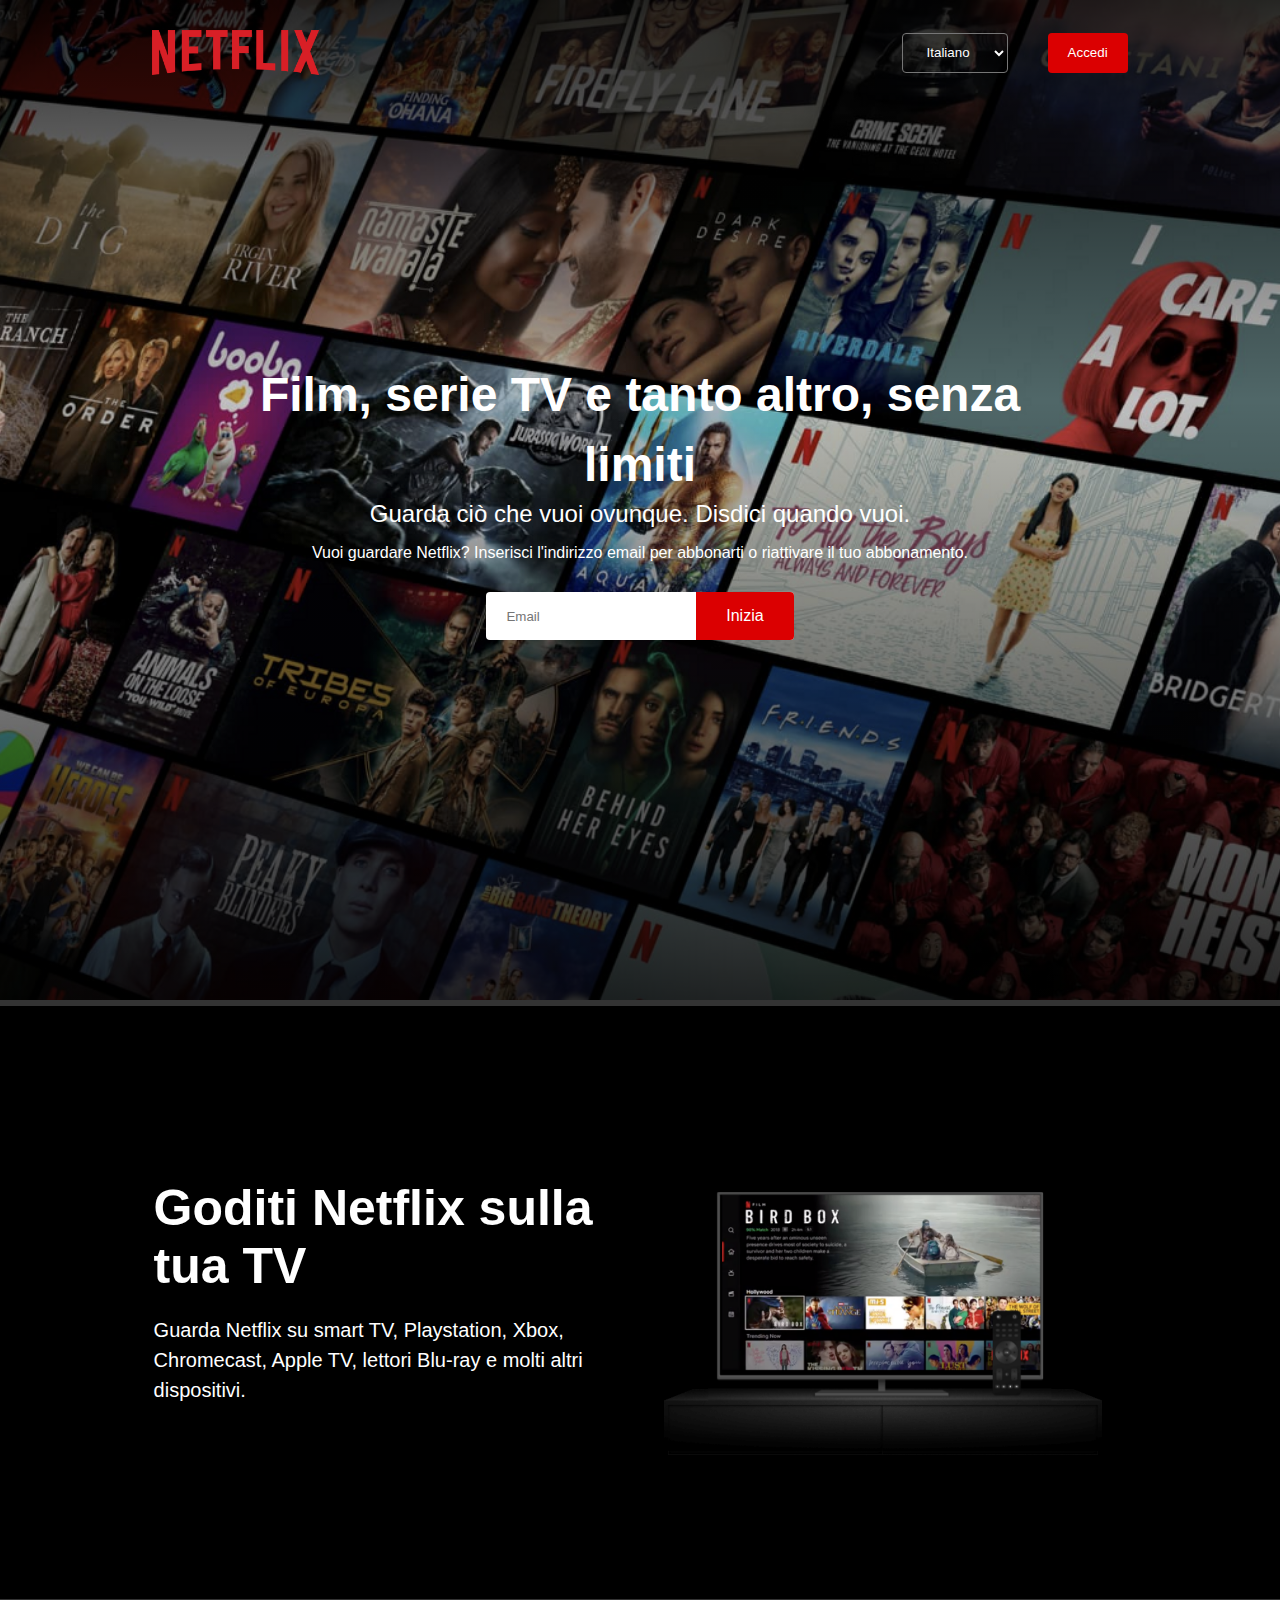
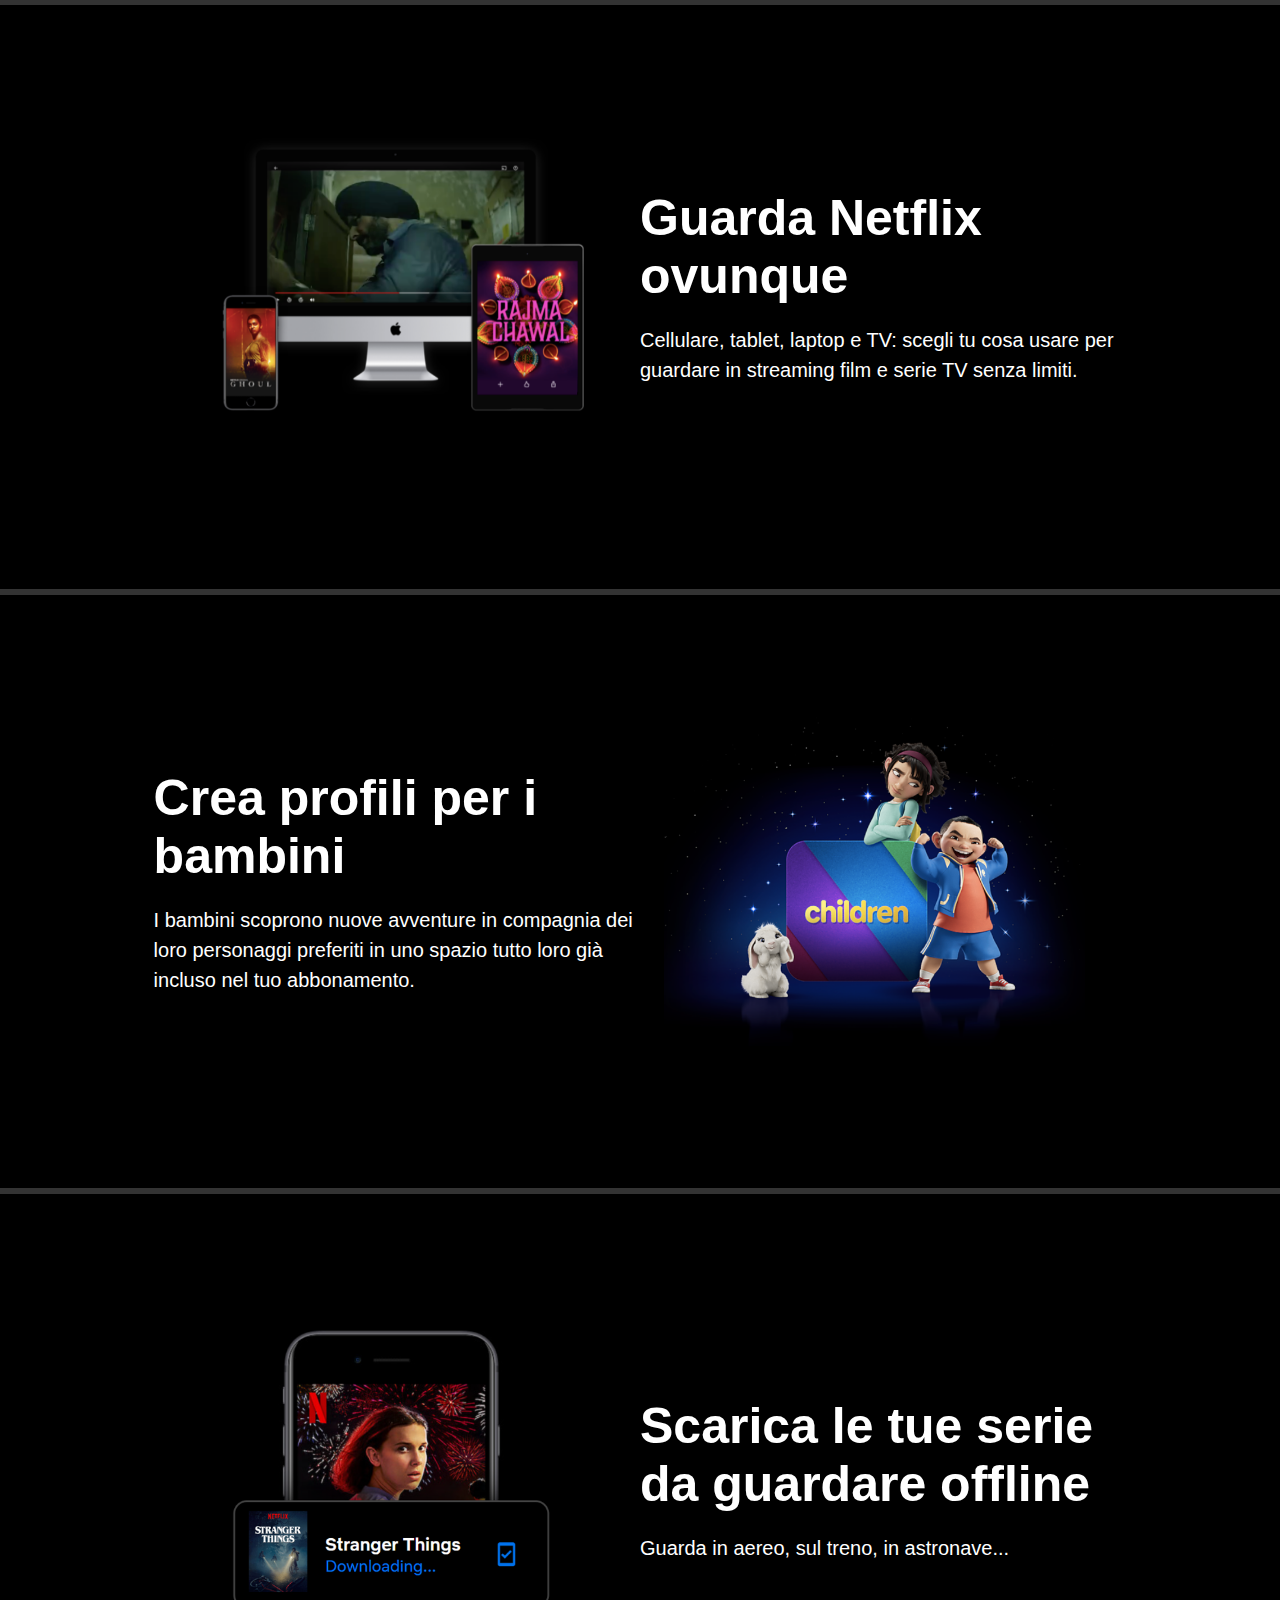
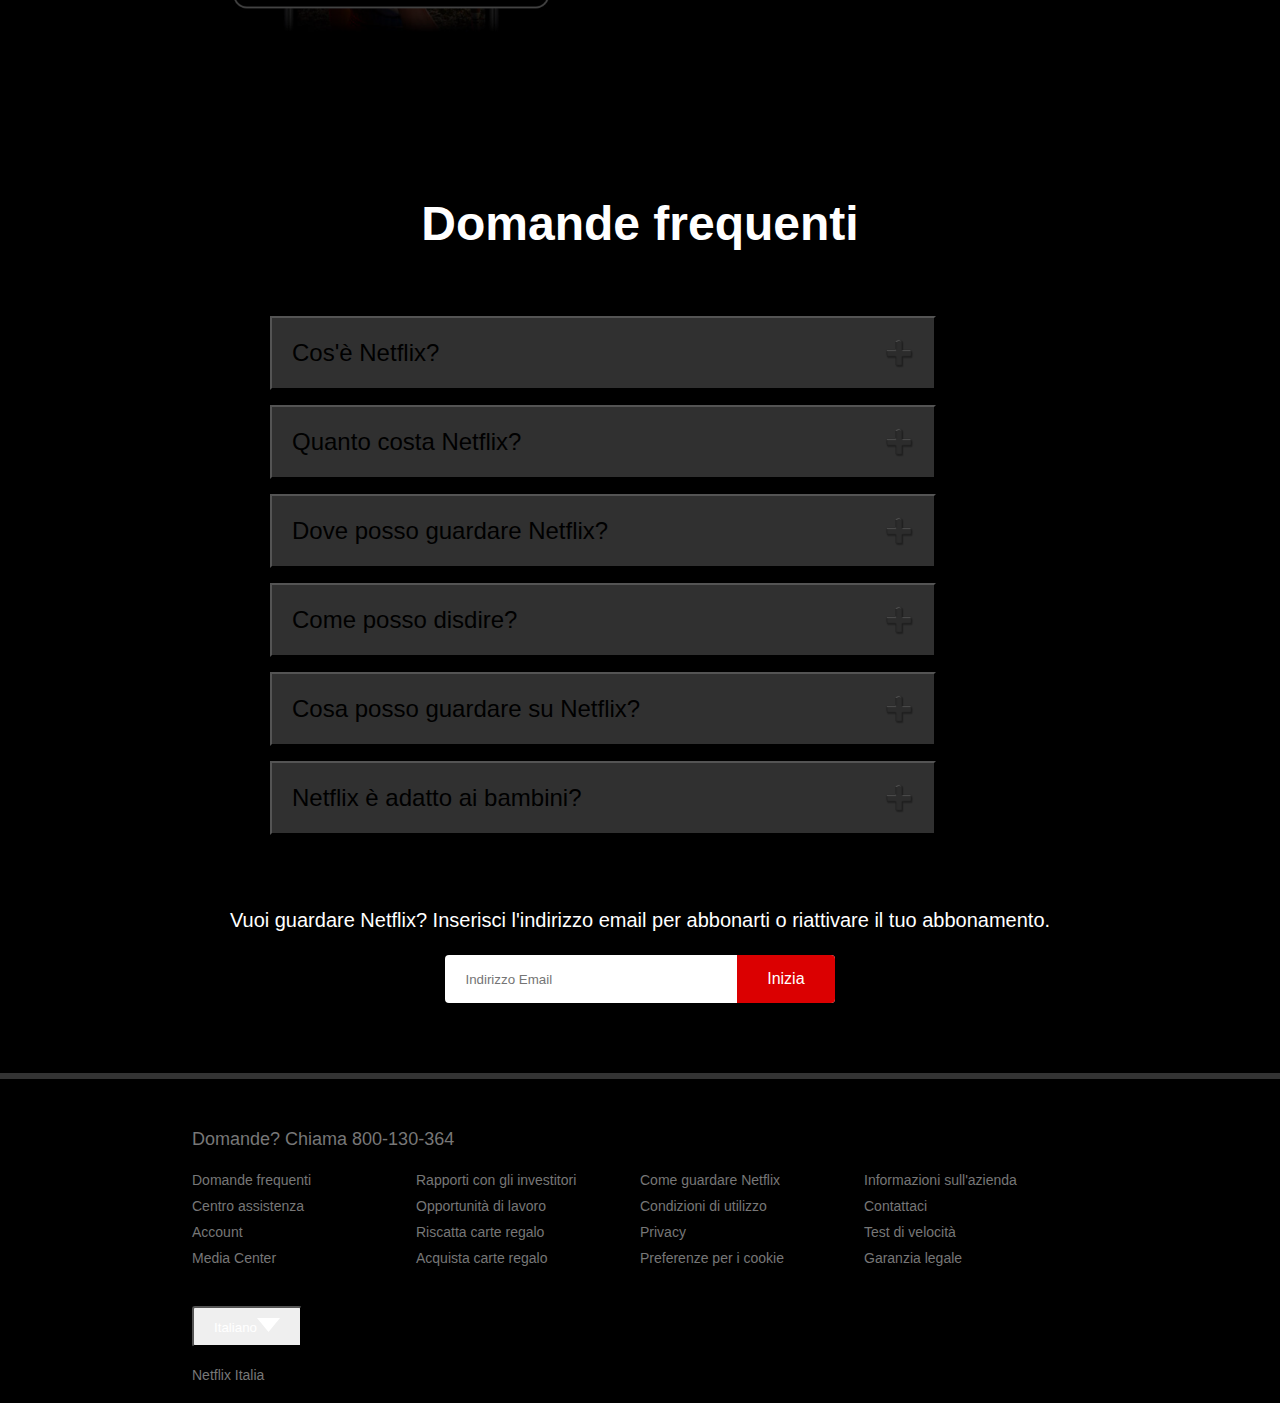
==== commit 1b1c2202: "commit" ====
--- a/mhw2.html
+++ b/mhw2.html
@@ -76,9 +76,9 @@
         <div class="faq">
             <h2>Domande frequenti</h2>
             <ul class="accordion">
-                <li class="question">
+                <li>
                     <button id="qst1">Cos'è Netflix?
-                        <img src="images/plus.png" style="width: 30px;">
+                        <img src="images/plus.png">
                     </button>
                     <div class="content">
                         <p>Netflix è un servizio di streaming che offre una varietà di serie TV, film, documentari pluripremiati e tanto altro su una vasta gamma di dispositivi connessi a Internet.
@@ -86,39 +86,44 @@
                     </div>
                 </li>
                 <li>
-                    <input type="radio" name="accordion" id="second">
-                    <label id="qst2" for="second">Quanto costa Netflix?</label>
+                    <button id="qst2" for="second">Quanto costa Netflix?
+                        <img src="images/plus.png">
+                    </button>
                     <div class="content">
                         <p>Guarda Netflix su smartphone, tablet, Smart TV, laptop o dispositivi per lo streaming, il tutto per un importo mensile fisso.
                             Piani da 17,99 € a 5,49 € al mese. Nessun costo aggiuntivo, nessun contratto.</p>
                     </div>
                 </li>
                 <li>
-                    <input type="radio" name="accordion" id="third">
-                    <label id="qst3" for="third">Dove posso guardare Netflix?</label>
+                    <button id="qst3" for="third">Dove posso guardare Netflix?
+                        <img src="images/plus.png">
+                    </button>
                     <div class="content">
                         <p>Guarda Netflix dove vuoi, quando vuoi. Accedi al tuo account per guardare subito Netflix dal tuo computer su netflix.com oppure da qualsiasi dispositivo connesso a Internet che supporta l'app Netflix, come smart TV, smartphone, tablet, lettori multimediali per streaming e console per videogiochi.
                             Con l'app per iOS, Android e Windows 10 puoi anche scaricare i tuoi programmi preferiti. Usa la funzionalità di download per guardare i contenuti mentre sei in viaggio e senza connessione a Internet. Porta Netflix sempre con te.</p>
                     </div>
                 </li>
                 <li>
-                    <input type="radio" name="accordion" id="fourth">
-                    <label id="qst4" for="fourth">Come posso disdire?</label>
+                    <button id="qst4" for="fourth">Come posso disdire?
+                        <img src="images/plus.png">
+                    </button>
                     <div class="content">
                         <p>Netflix è flessibile. Nessun contratto fastidioso e nessun impegno. Puoi facilmente disdire il tuo contratto online con due clic.
                             Nessuna penale: attiva o disdici il tuo account in qualsiasi momento.</p>
                     </div>
                 </li>
                 <li>
-                    <input type="radio" name="accordion" id="fifth">
-                    <label id="qst5" for="fifth">Cosa posso guardare su Netflix?</label>
+                    <button id="qst5" for="fifth">Cosa posso guardare su Netflix?
+                        <img src="images/plus.png">
+                    </button>
                     <div class="content">
                         <p>Netflix ha un nutrito catalogo di lungometraggi, documentari, serie TV, anime, originali Netflix pluripremiati e tanto altro. Guarda tutto quello che vuoi, in qualsiasi momento.</p>
                     </div>
                 </li>
                 <li>
-                    <input type="radio" name="accordion" id="sixth">
-                    <label id="qst6" for="sixth">Netflix è adatto ai bambini?</label>
+                    <button id="qst6" for="sixth">Netflix è adatto ai bambini?
+                        <img src="images/plus.png">
+                    </button>
                     <div class="content">
                         <p>L'area Netflix Bambini, già inclusa nell'abbonamento, offre ai genitori un maggiore controllo sui contenuti e ai più piccoli uno spazio dedicato dove guardare serie TV e film per tutta la famiglia.
                             I profili Bambini hanno un filtro famiglia con PIN che ti permette di limitare l'accesso ai contenuti in base alla fascia d'età e bloccare la visione di titoli specifici.</p>
@@ -162,6 +167,7 @@
             <button class="language-btn">Italiano<img src="images/down-icon.png"></button>
             <p class="copyright-txt">Netflix Italia</p>
          </footer>
+         
          <script src="mhw2.js"></script>
     </body>
 </html>--- a/mhw2.css
+++ b/mhw2.css
@@ -155,12 +155,13 @@
     width: 100%;
     max-width: 750px;
 }
-.accordion .question{
+.accordion li{
     list-style: none;
     width: 100%;
     padding: 5px;
 }
-.accordion .question button{
+.accordion li button{
+    width: 90%;
     display: flex;
     align-items: center;
     justify-content: space-between;
@@ -169,25 +170,30 @@
     font-size: 24px;
     font-weight: 400;
     background: #303030;
-    margin-bottom: 2px;
+    margin-bottom: 5px;
     cursor: pointer;
     position: relative;
+    text-align: start;
+}
+.accordion li button img{
+    float: right;
+    width: 30px;
+    color: #fff;
+    background-color: #303030;
 }
 
 input[type="radio"]{
     display: none;
 }
-.accordion .content{
-    background: #303030;
+
+.accordion li .content{
+    width: 90%;
+    background-color: #303030;
     text-align: left;
-    padding: 0 20px;
-    max-height: 0;
-    overflow: hidden;
-    transition: max-height 0.5s, padding 0.5s;
-}
-.accordion input[type="radio"]:checked + button + .content{
-    max-height: 600px;
-    padding: 30px 20px;
+    margin: 2px;
+    padding: 20px;
+    font-size: 24px;
+    display: none;
 }
 
 /*---faq---*/
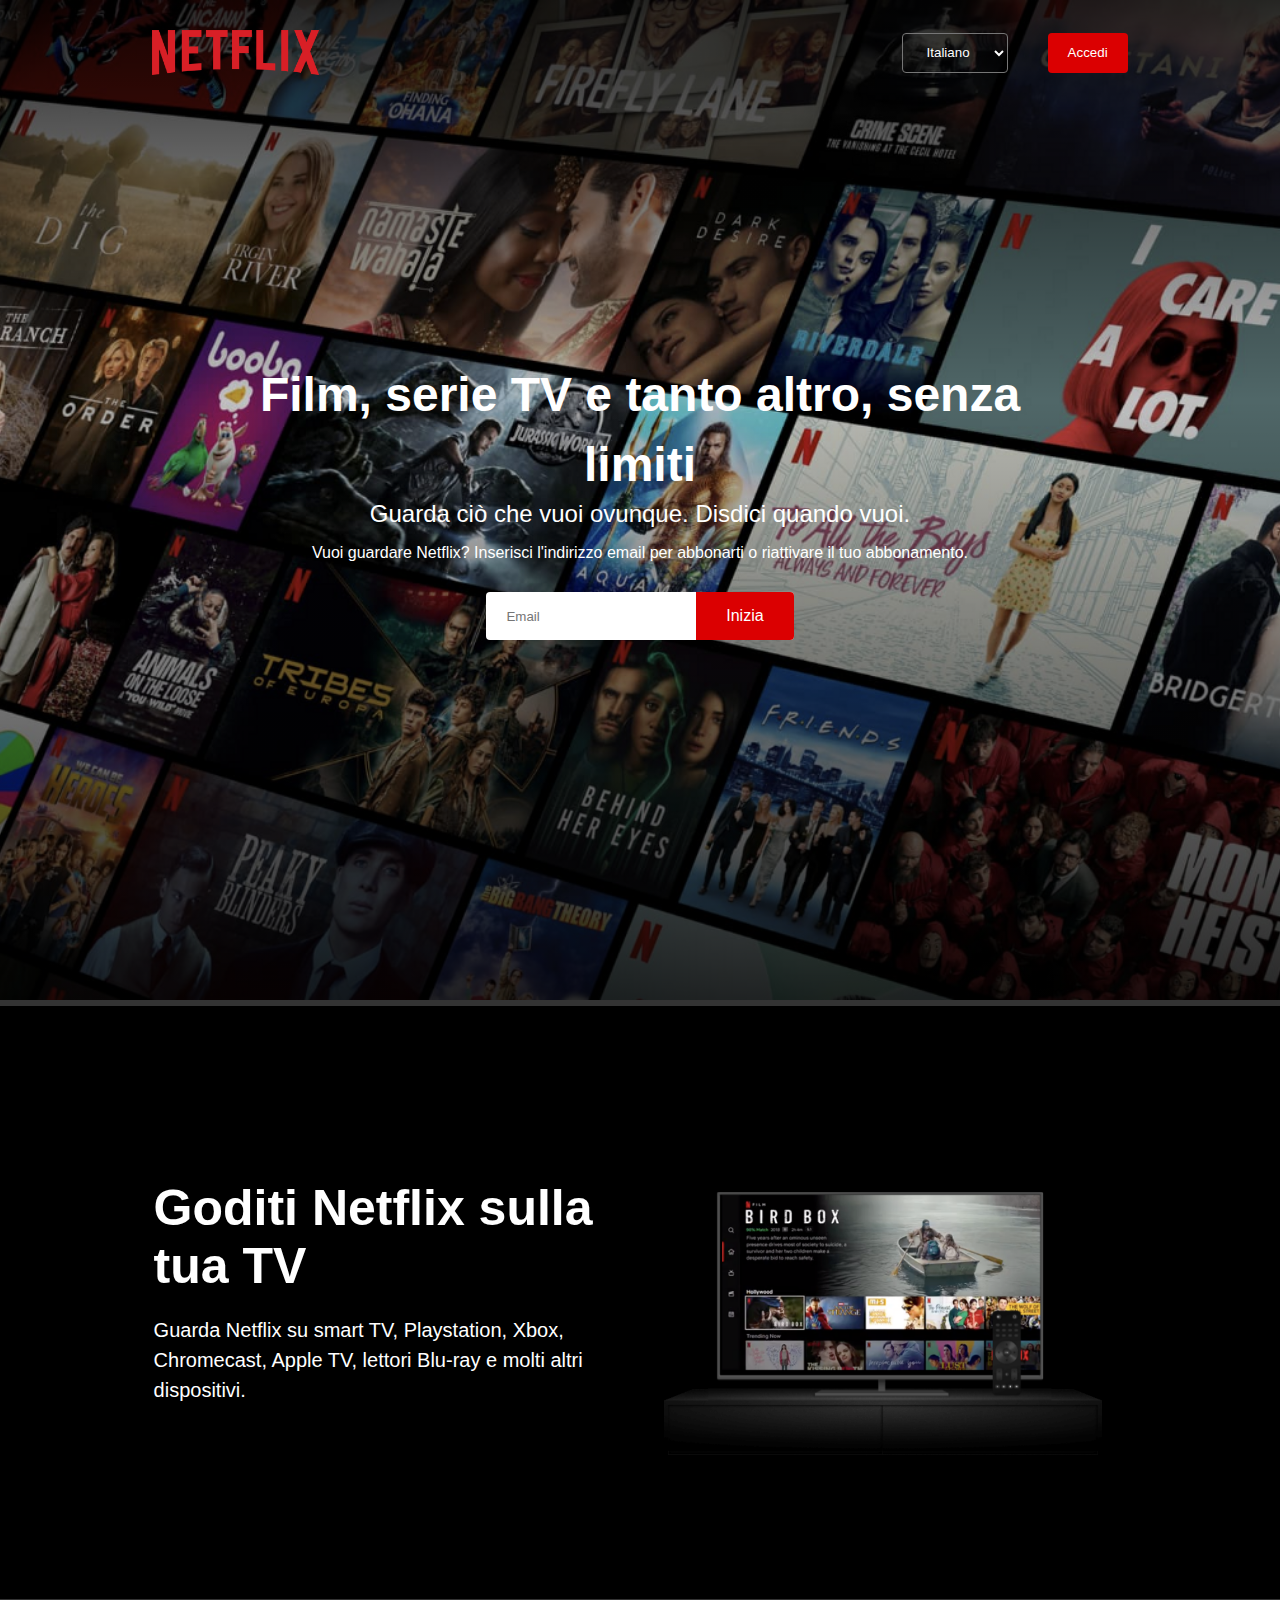
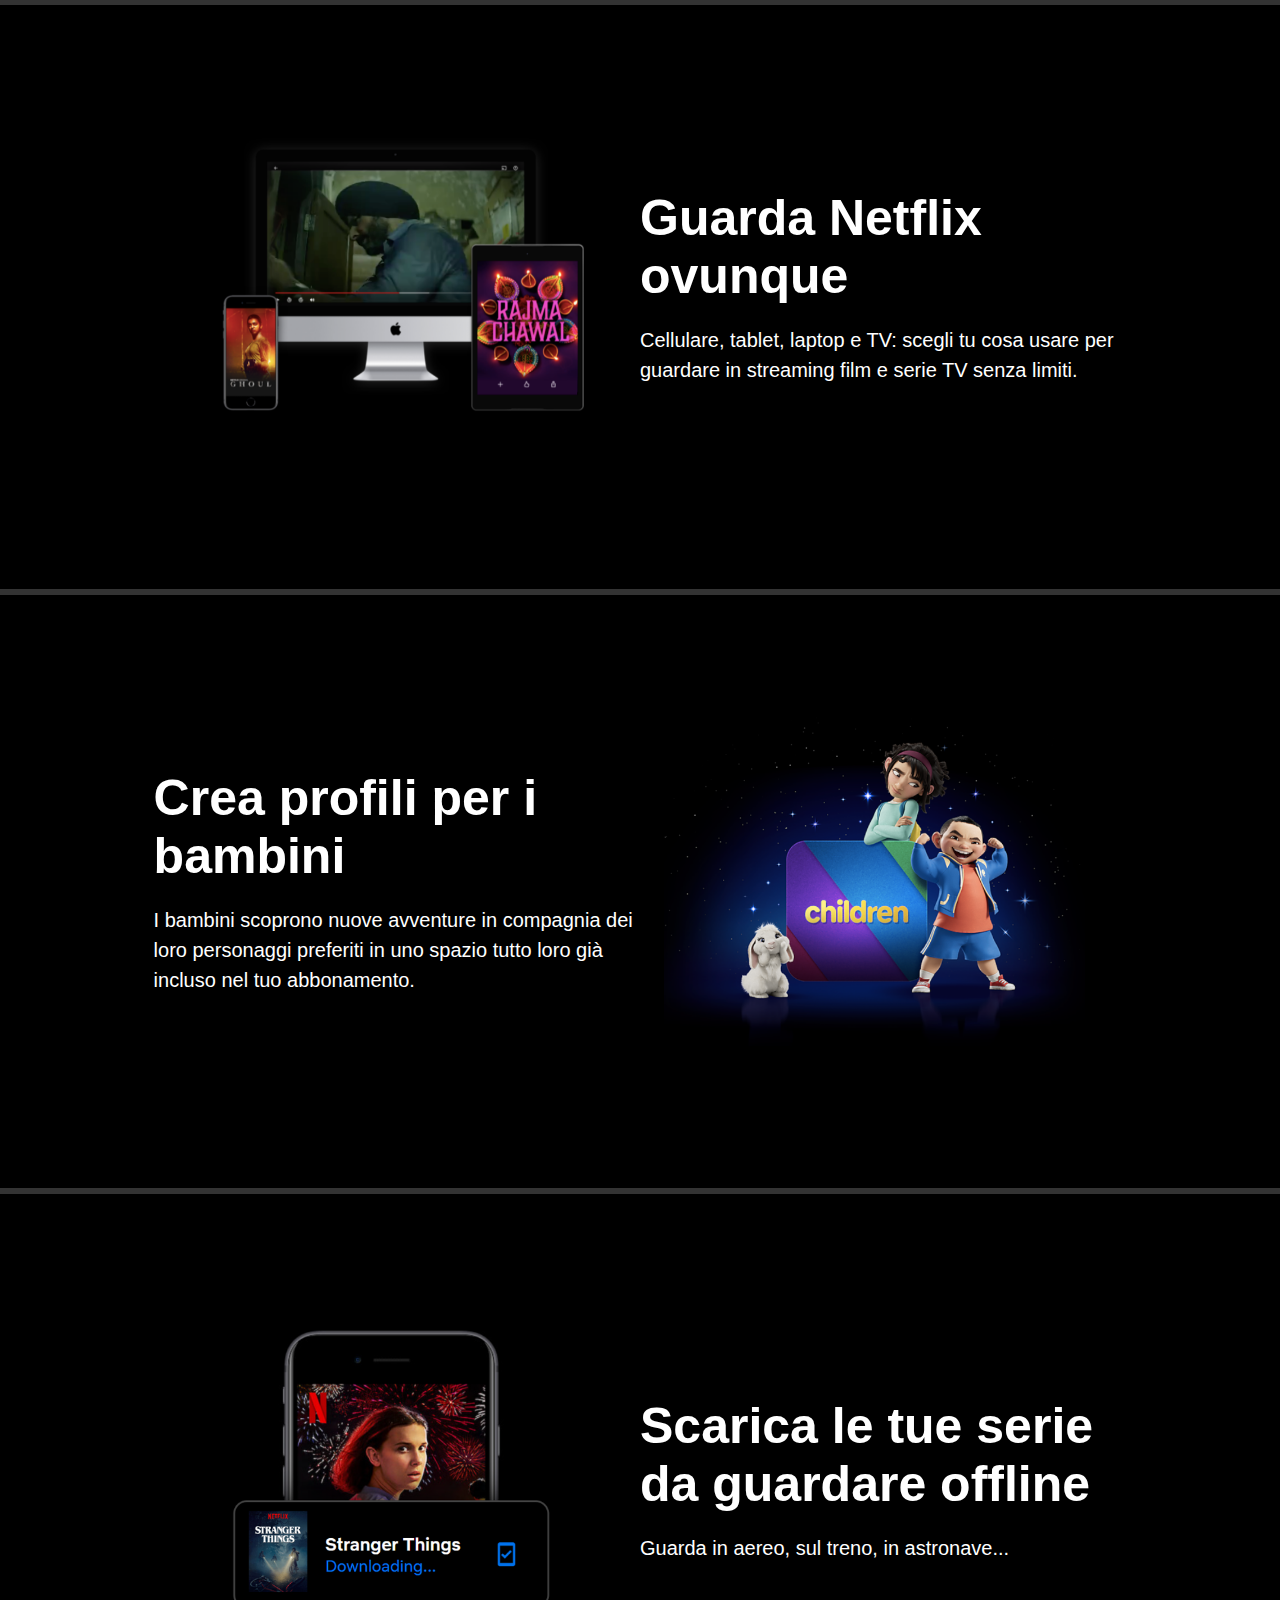
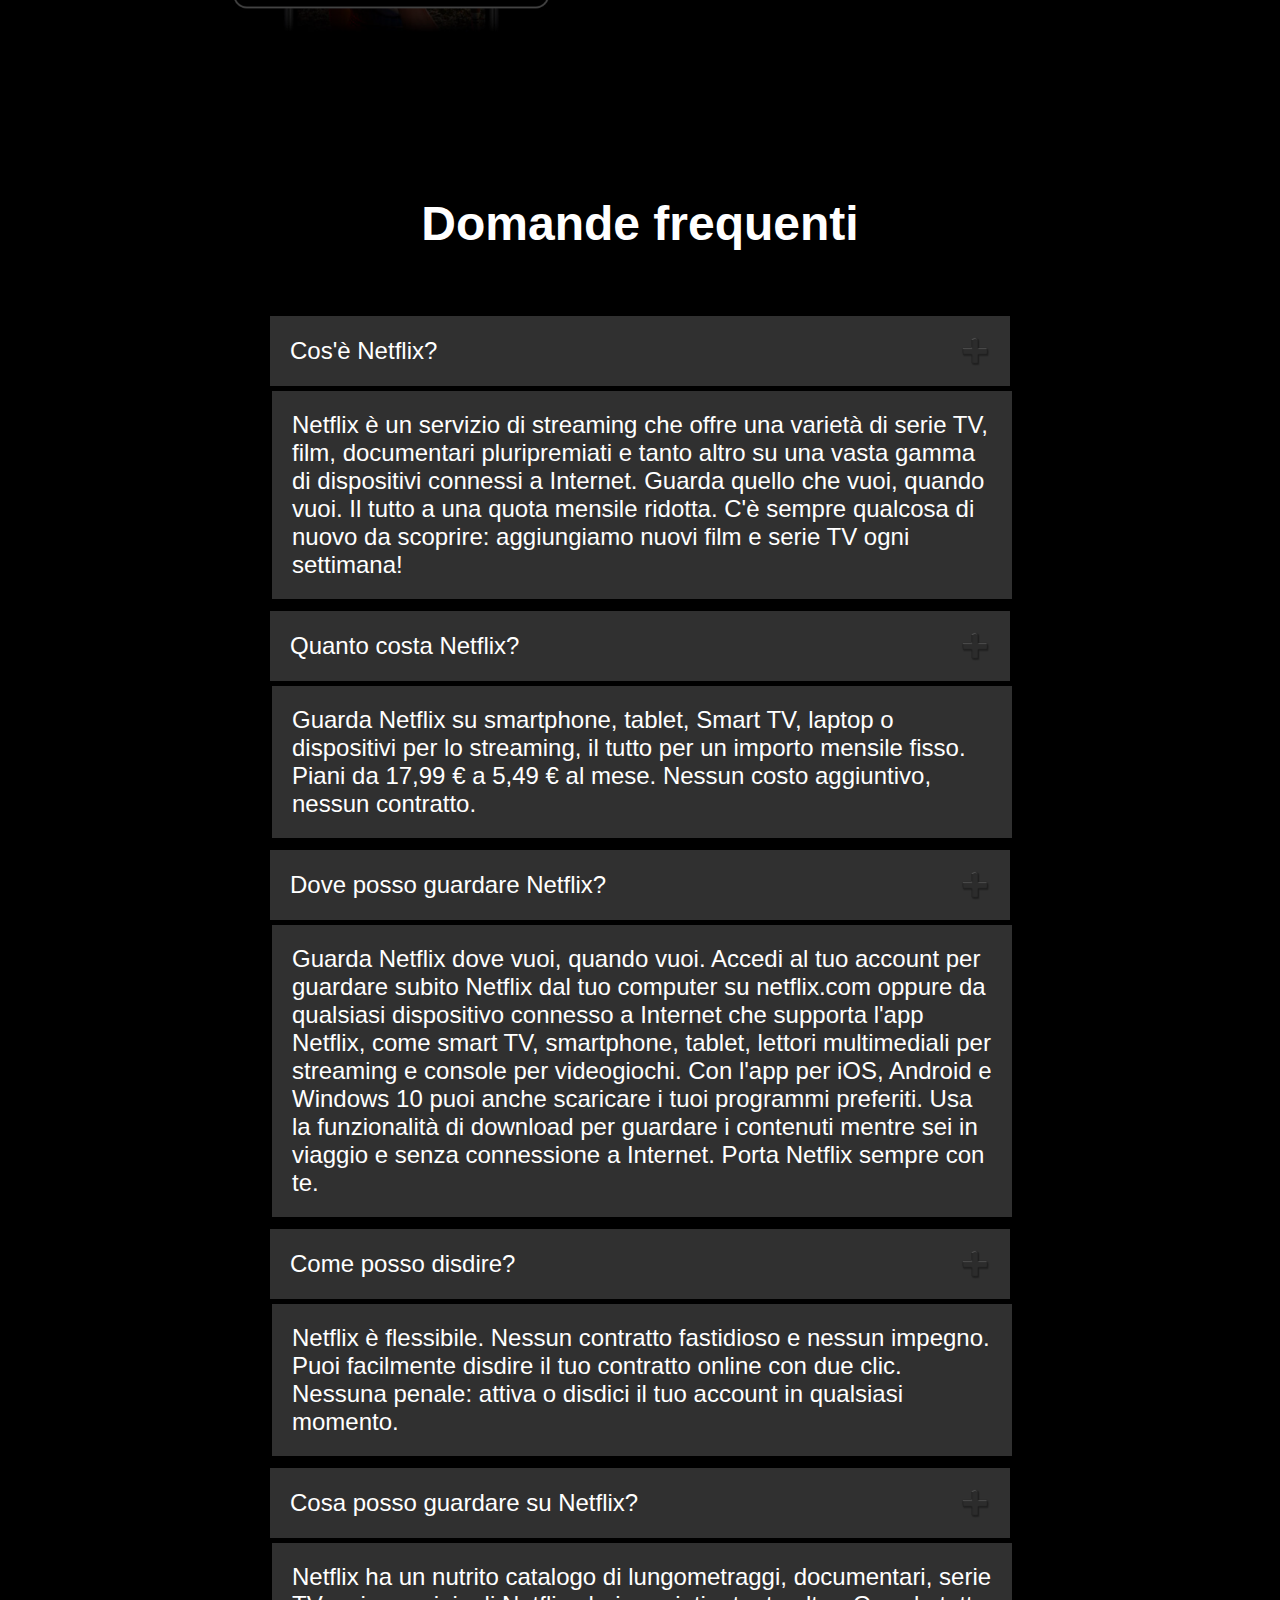
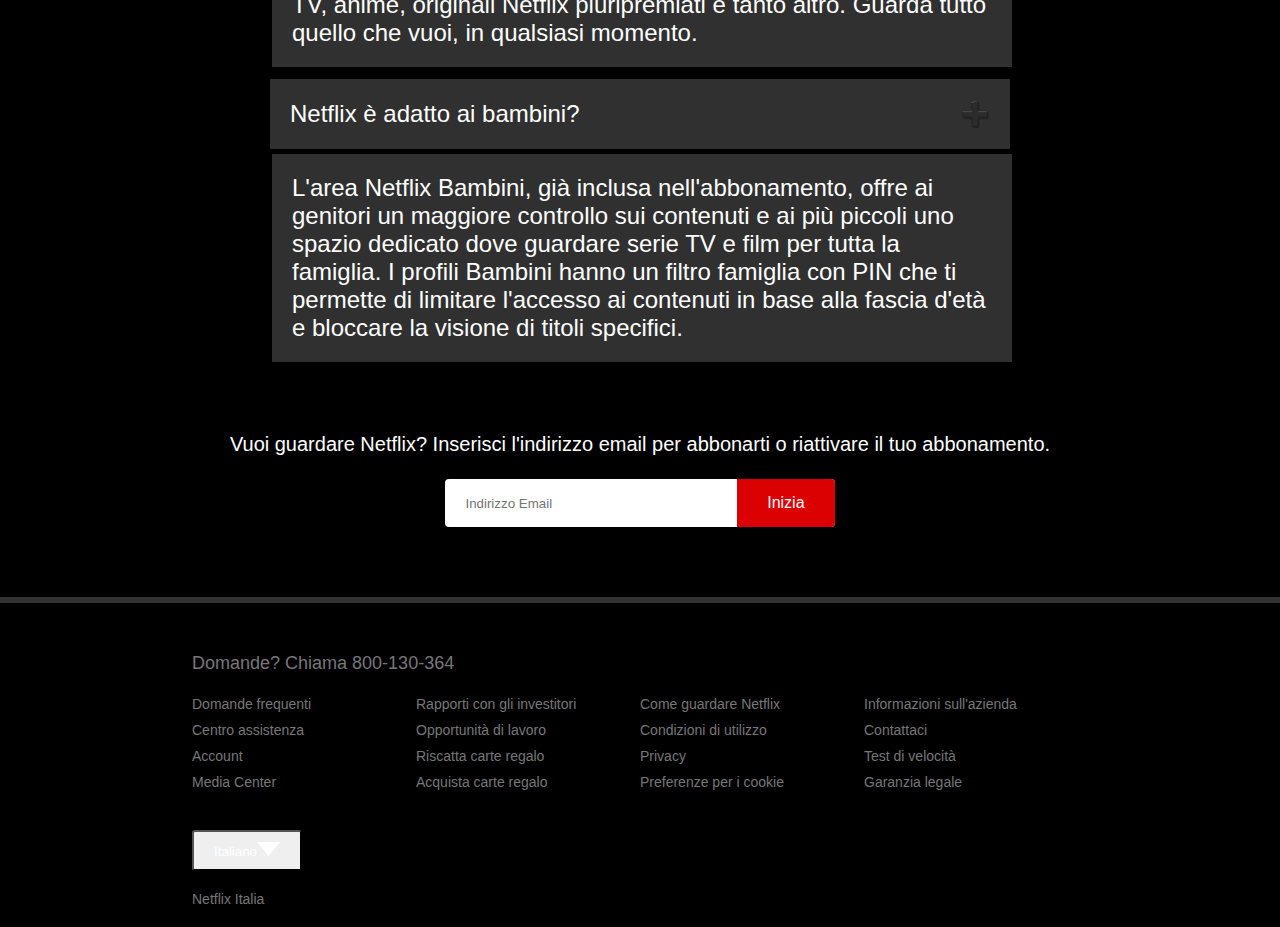
==== commit f6989f02: "commit" ====
--- a/mhw2.html
+++ b/mhw2.html
@@ -86,7 +86,7 @@
                     </div>
                 </li>
                 <li>
-                    <button id="qst2" for="second">Quanto costa Netflix?
+                    <button id="qst2">Quanto costa Netflix?
                         <img src="images/plus.png">
                     </button>
                     <div class="content">
@@ -95,7 +95,7 @@
                     </div>
                 </li>
                 <li>
-                    <button id="qst3" for="third">Dove posso guardare Netflix?
+                    <button id="qst3">Dove posso guardare Netflix?
                         <img src="images/plus.png">
                     </button>
                     <div class="content">
@@ -104,7 +104,7 @@
                     </div>
                 </li>
                 <li>
-                    <button id="qst4" for="fourth">Come posso disdire?
+                    <button id="qst4">Come posso disdire?
                         <img src="images/plus.png">
                     </button>
                     <div class="content">
@@ -113,7 +113,7 @@
                     </div>
                 </li>
                 <li>
-                    <button id="qst5" for="fifth">Cosa posso guardare su Netflix?
+                    <button id="qst5">Cosa posso guardare su Netflix?
                         <img src="images/plus.png">
                     </button>
                     <div class="content">
@@ -121,7 +121,7 @@
                     </div>
                 </li>
                 <li>
-                    <button id="qst6" for="sixth">Netflix è adatto ai bambini?
+                    <button id="qst6">Netflix è adatto ai bambini?
                         <img src="images/plus.png">
                     </button>
                     <div class="content">
@@ -133,7 +133,7 @@
             <small>Vuoi guardare Netflix? Inserisci l'indirizzo email per abbonarti o riattivare il tuo abbonamento.</small>
             <form class="email-signup">
                 <input type="email" placeholder="Indirizzo Email" required>
-                <button type="submit">Inizia</button>
+                <button id="signup-btn" type="submit">Inizia</button>
             </form>
         </div>
          <footer>
@@ -167,7 +167,7 @@
             <button class="language-btn">Italiano<img src="images/down-icon.png"></button>
             <p class="copyright-txt">Netflix Italia</p>
          </footer>
-         
+
          <script src="mhw2.js"></script>
     </body>
 </html>--- a/mhw2.css
+++ b/mhw2.css
@@ -156,12 +156,14 @@
     max-width: 750px;
 }
 .accordion li{
+    
     list-style: none;
     width: 100%;
     padding: 5px;
 }
 .accordion li button{
-    width: 90%;
+    color: #fff;
+    width: 100%;
     display: flex;
     align-items: center;
     justify-content: space-between;
@@ -174,6 +176,7 @@
     cursor: pointer;
     position: relative;
     text-align: start;
+    border: none;
 }
 .accordion li button img{
     float: right;
@@ -187,13 +190,13 @@
 }
 
 .accordion li .content{
-    width: 90%;
+    width: 100%;
     background-color: #303030;
     text-align: left;
     margin: 2px;
     padding: 20px;
     font-size: 24px;
-    display: none;
+    
 }
 
 /*---faq---*/
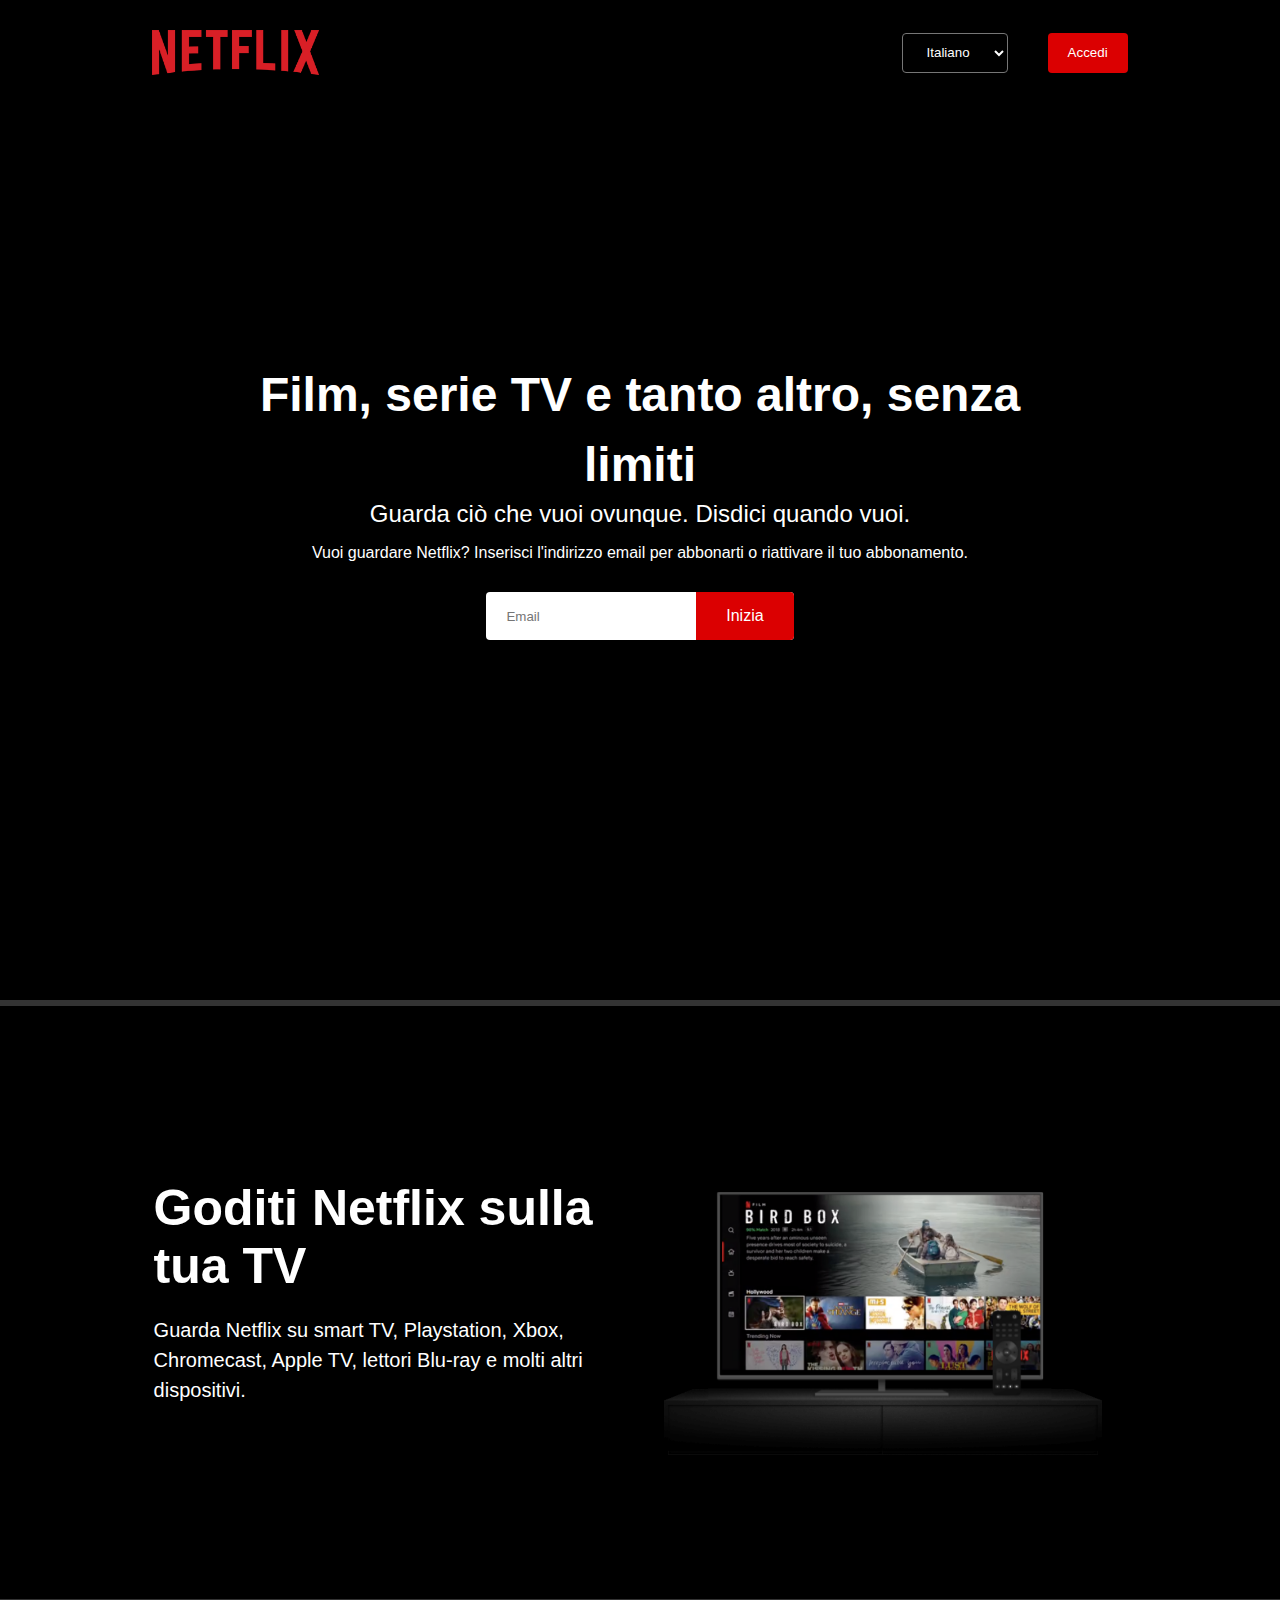
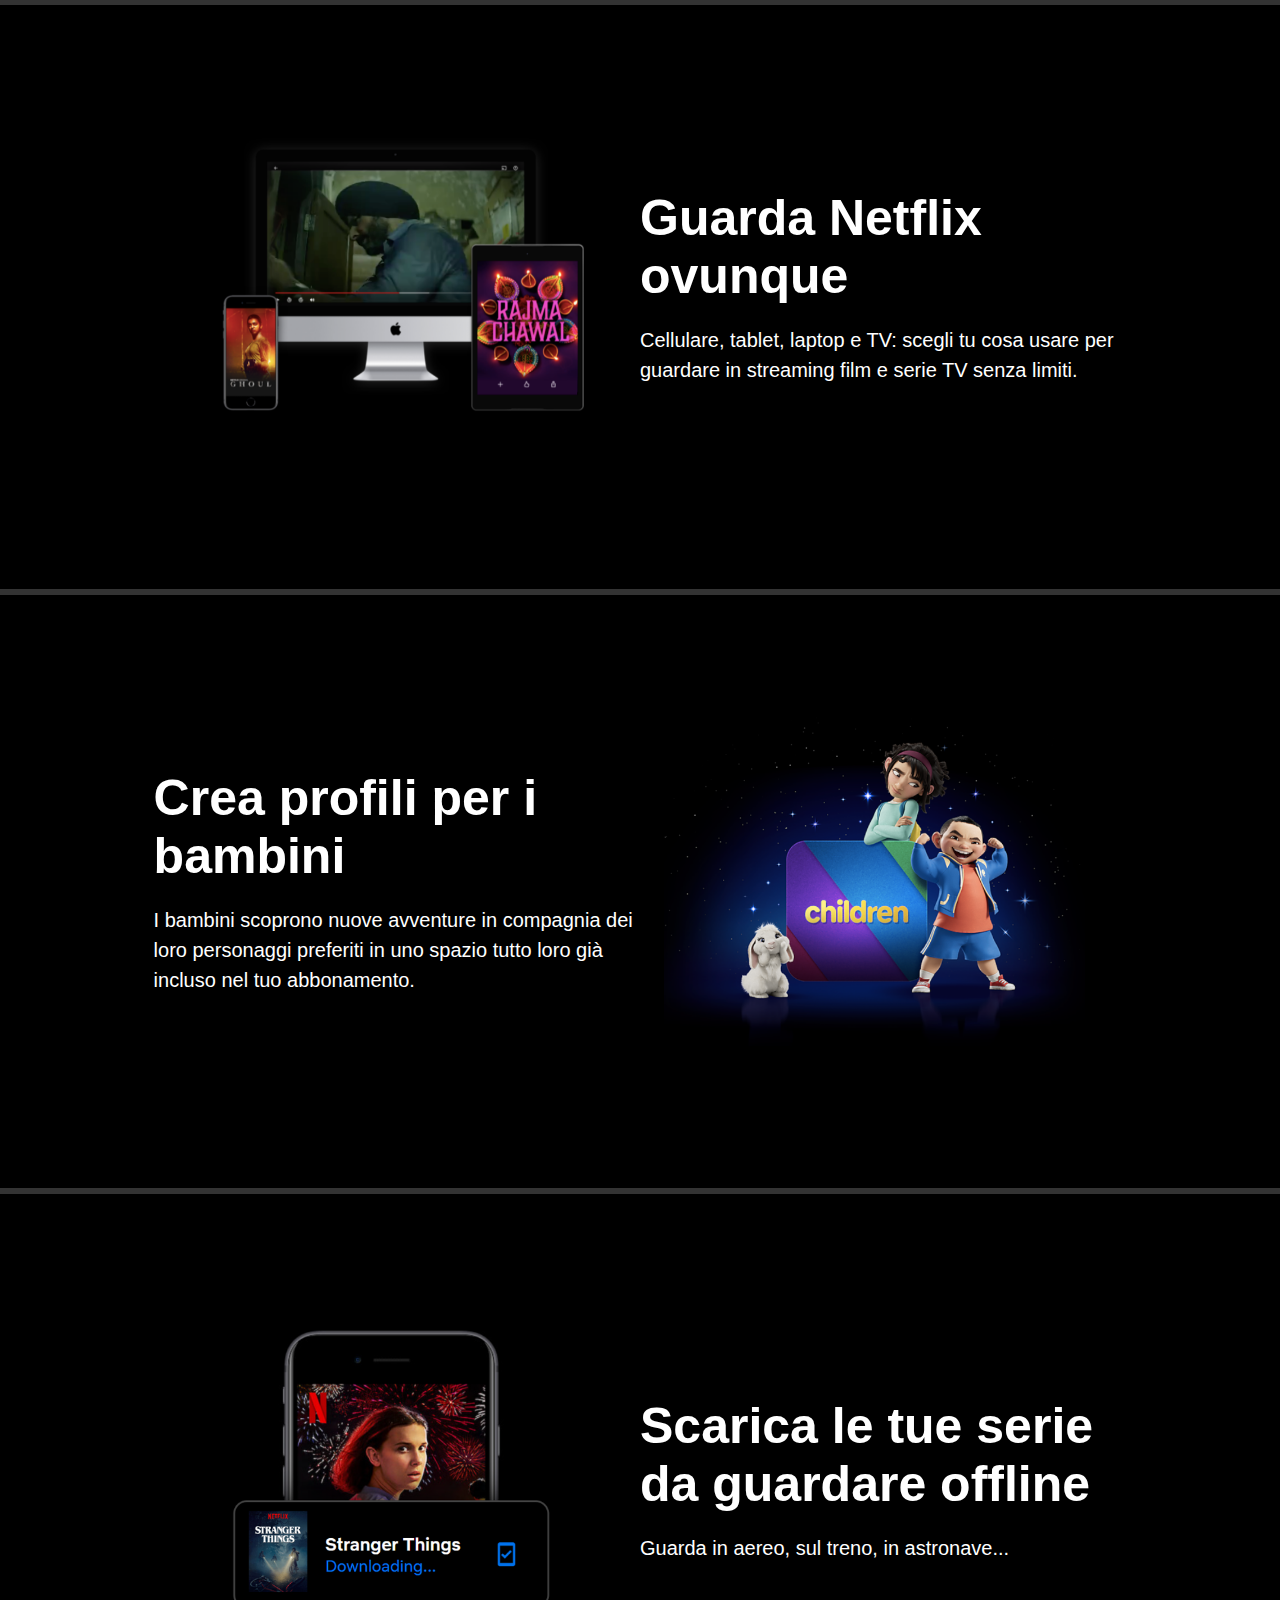
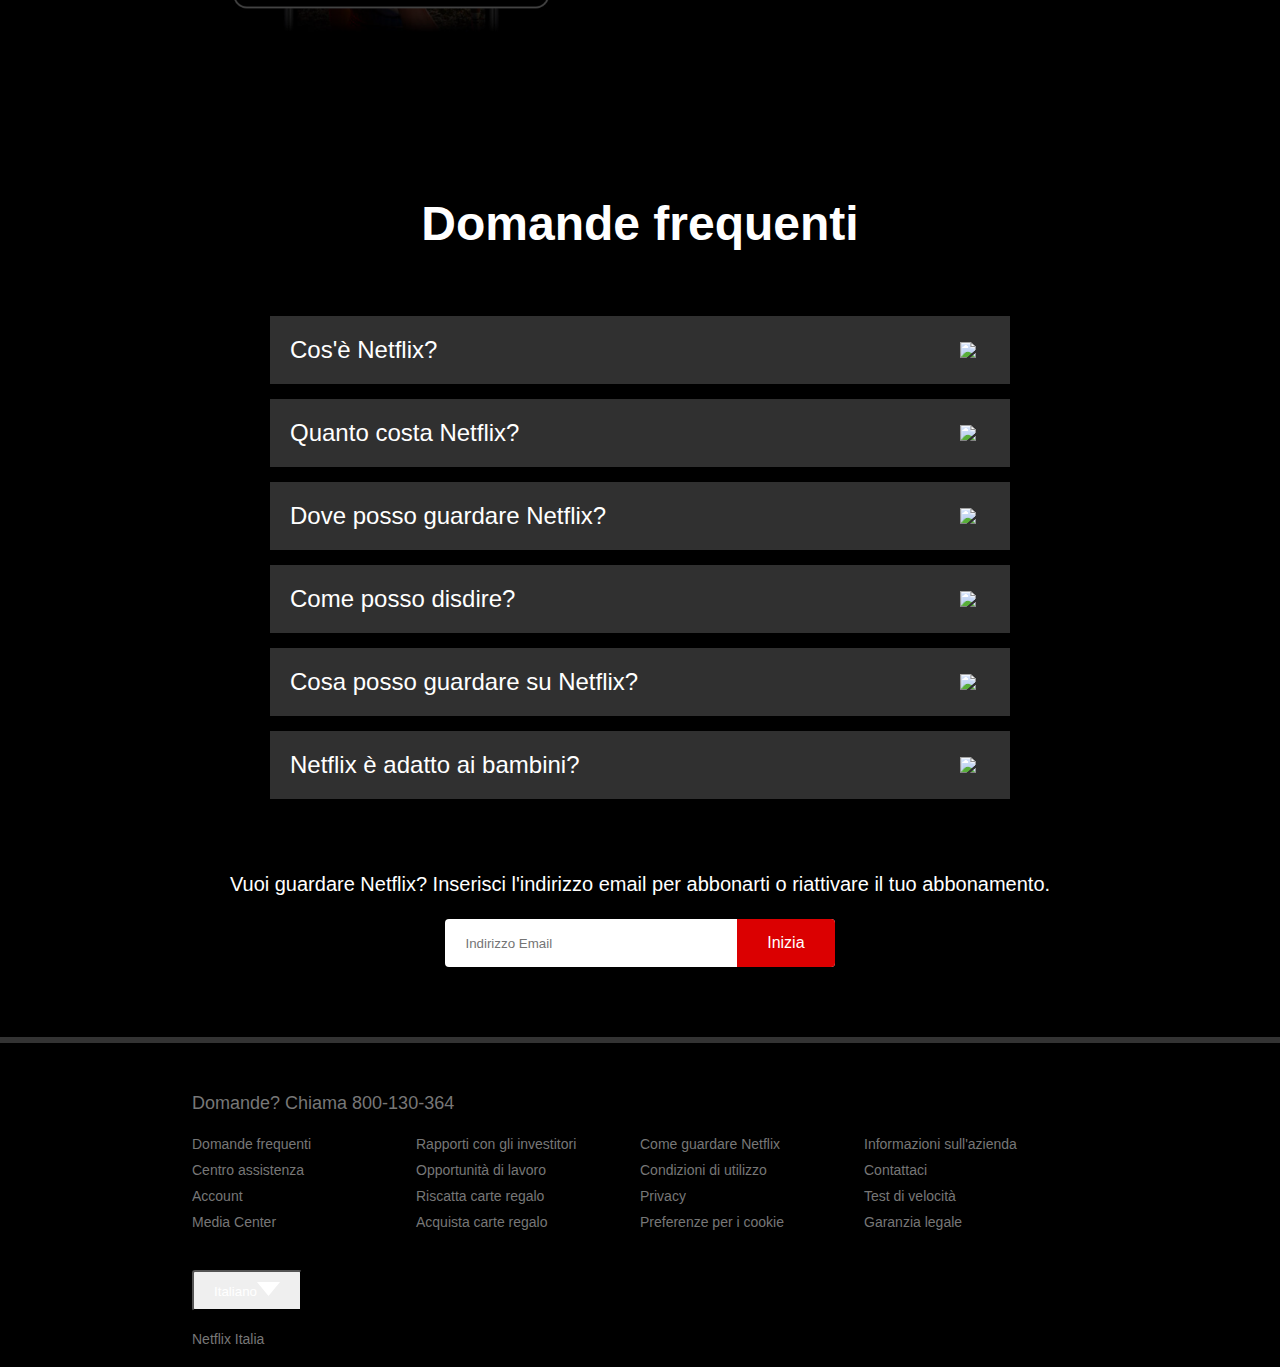
==== commit ace610db: "commit" ====
--- a/mhw2.html
+++ b/mhw2.html
@@ -78,7 +78,7 @@
             <ul class="accordion">
                 <li>
                     <button id="qst1">Cos'è Netflix?
-                        <img src="images/plus.png">
+                        <img src="https://pngimg.com/uploads/plus/plus_PNG107.png">
                     </button>
                     <div class="content">
                         <p>Netflix è un servizio di streaming che offre una varietà di serie TV, film, documentari pluripremiati e tanto altro su una vasta gamma di dispositivi connessi a Internet.
@@ -87,7 +87,7 @@
                 </li>
                 <li>
                     <button id="qst2">Quanto costa Netflix?
-                        <img src="images/plus.png">
+                        <img src="https://pngimg.com/uploads/plus/plus_PNG107.png">
                     </button>
                     <div class="content">
                         <p>Guarda Netflix su smartphone, tablet, Smart TV, laptop o dispositivi per lo streaming, il tutto per un importo mensile fisso.
@@ -96,7 +96,7 @@
                 </li>
                 <li>
                     <button id="qst3">Dove posso guardare Netflix?
-                        <img src="images/plus.png">
+                        <img src="https://pngimg.com/uploads/plus/plus_PNG107.png">
                     </button>
                     <div class="content">
                         <p>Guarda Netflix dove vuoi, quando vuoi. Accedi al tuo account per guardare subito Netflix dal tuo computer su netflix.com oppure da qualsiasi dispositivo connesso a Internet che supporta l'app Netflix, come smart TV, smartphone, tablet, lettori multimediali per streaming e console per videogiochi.
@@ -105,7 +105,7 @@
                 </li>
                 <li>
                     <button id="qst4">Come posso disdire?
-                        <img src="images/plus.png">
+                        <img src="https://pngimg.com/uploads/plus/plus_PNG107.png">
                     </button>
                     <div class="content">
                         <p>Netflix è flessibile. Nessun contratto fastidioso e nessun impegno. Puoi facilmente disdire il tuo contratto online con due clic.
@@ -114,7 +114,7 @@
                 </li>
                 <li>
                     <button id="qst5">Cosa posso guardare su Netflix?
-                        <img src="images/plus.png">
+                        <img src="https://pngimg.com/uploads/plus/plus_PNG107.png">
                     </button>
                     <div class="content">
                         <p>Netflix ha un nutrito catalogo di lungometraggi, documentari, serie TV, anime, originali Netflix pluripremiati e tanto altro. Guarda tutto quello che vuoi, in qualsiasi momento.</p>
@@ -122,7 +122,7 @@
                 </li>
                 <li>
                     <button id="qst6">Netflix è adatto ai bambini?
-                        <img src="images/plus.png">
+                        <img src="https://pngimg.com/uploads/plus/plus_PNG107.png">
                     </button>
                     <div class="content">
                         <p>L'area Netflix Bambini, già inclusa nell'abbonamento, offre ai genitori un maggiore controllo sui contenuti e ai più piccoli uno spazio dedicato dove guardare serie TV e film per tutta la famiglia.
--- a/mhw2.css
+++ b/mhw2.css
@@ -12,7 +12,7 @@
 header{
     width: 100%;
     height: 1000px;
-    background-image: linear-gradient(0deg, rgba(0,0,0,0.8),transparent 60%,rgba(0,0,0,0.8)), url(images/header-image.png);
+    background-image: linear-gradient(0deg, rgba(0,0,0,0.8),transparent 60%,rgba(0,0,0,0.8)), url(https://staticfanpage.akamaized.net/wp-content/uploads/sites/25/2022/11/netflix_il_piano_di_abbonamento-1200x675.jpg);
     background-size: cover;
     background-position: center;
     padding: 10px 8%;
@@ -196,7 +196,7 @@
     margin: 2px;
     padding: 20px;
     font-size: 24px;
-    
+    display: none;
 }
 
 /*---faq---*/
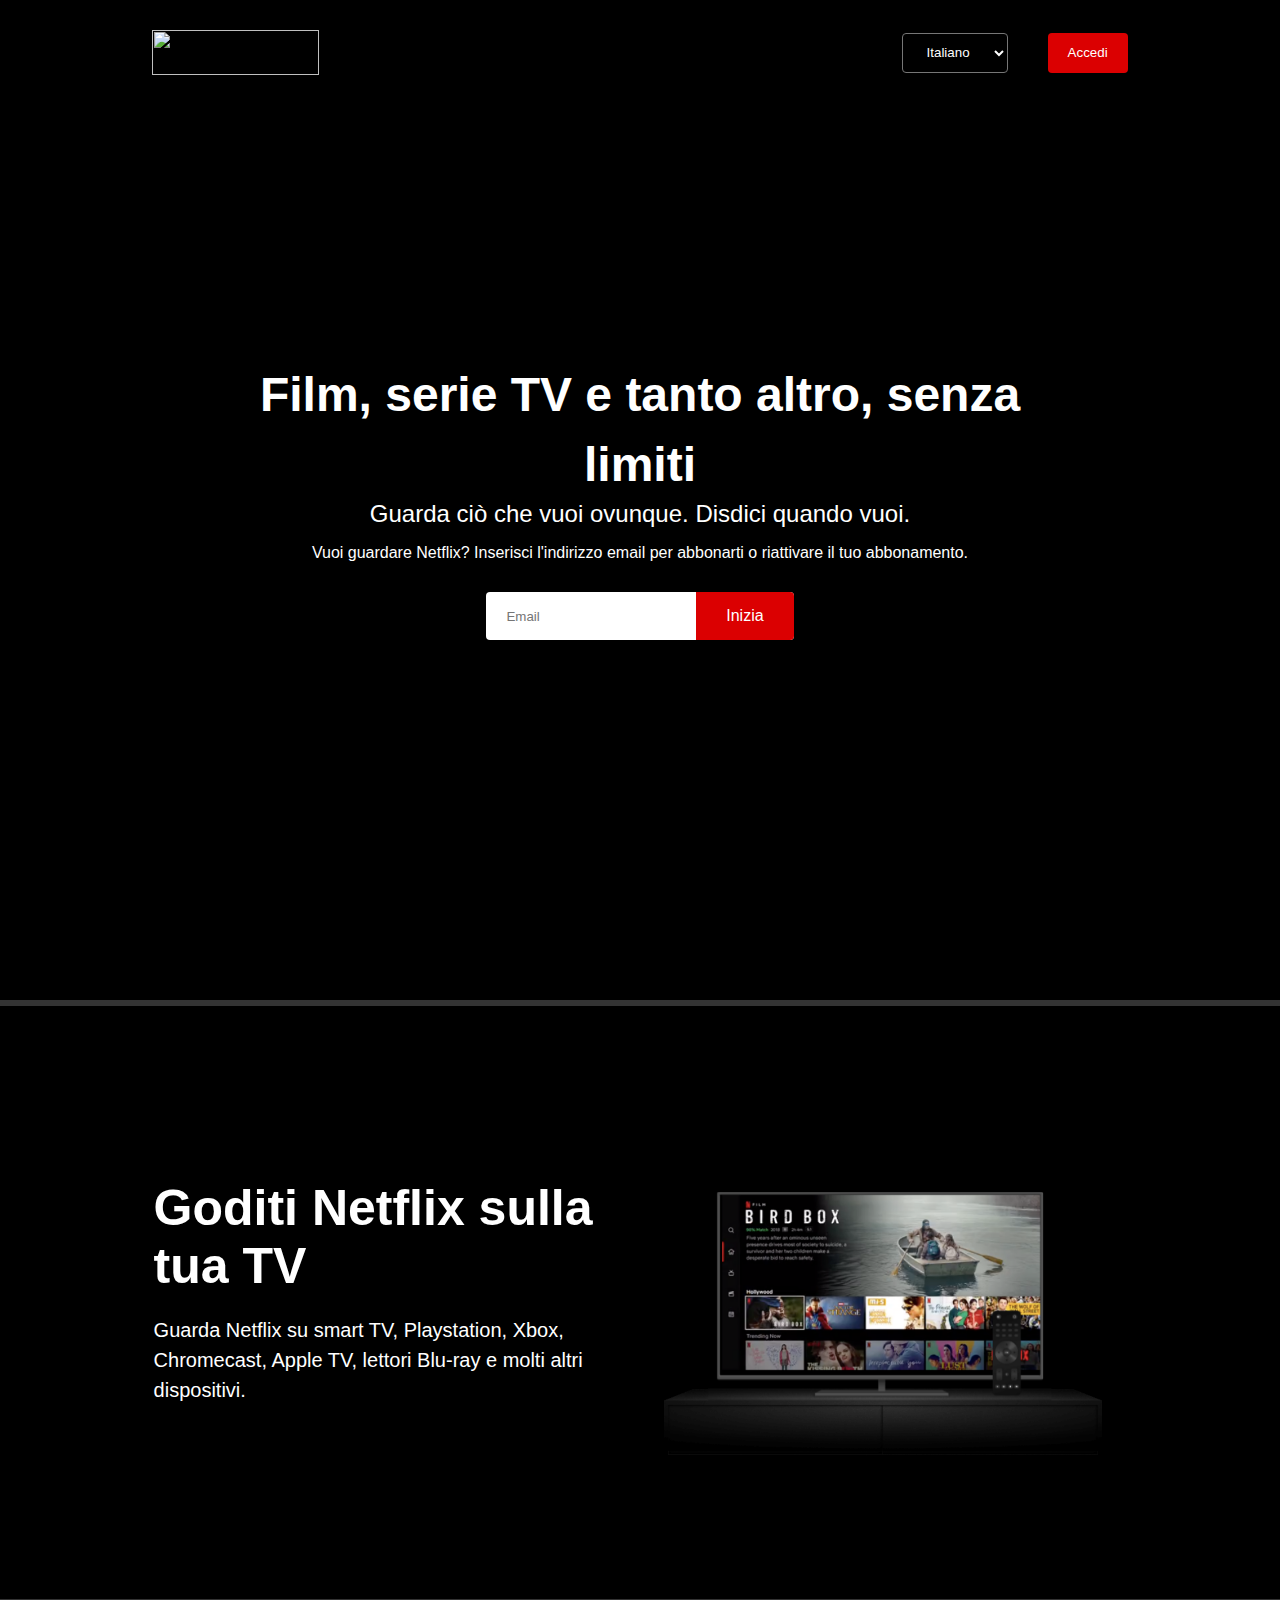
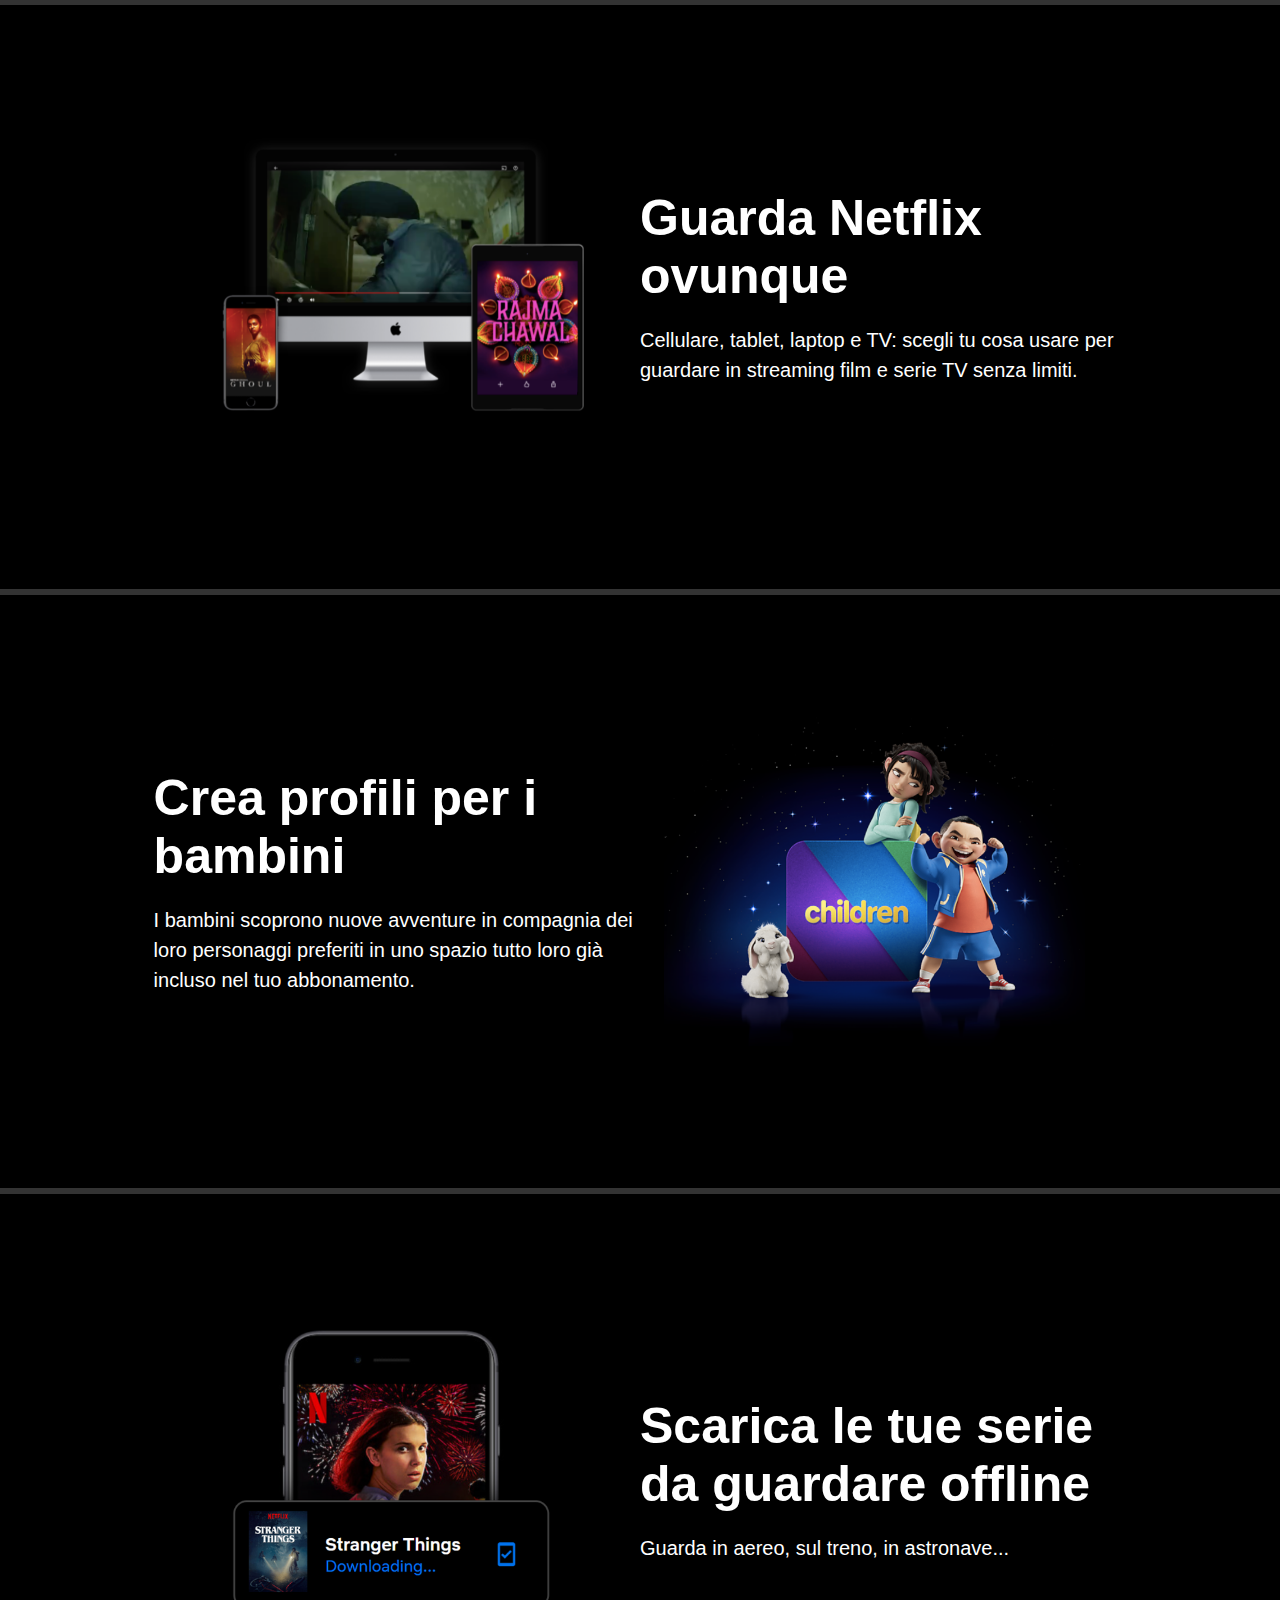
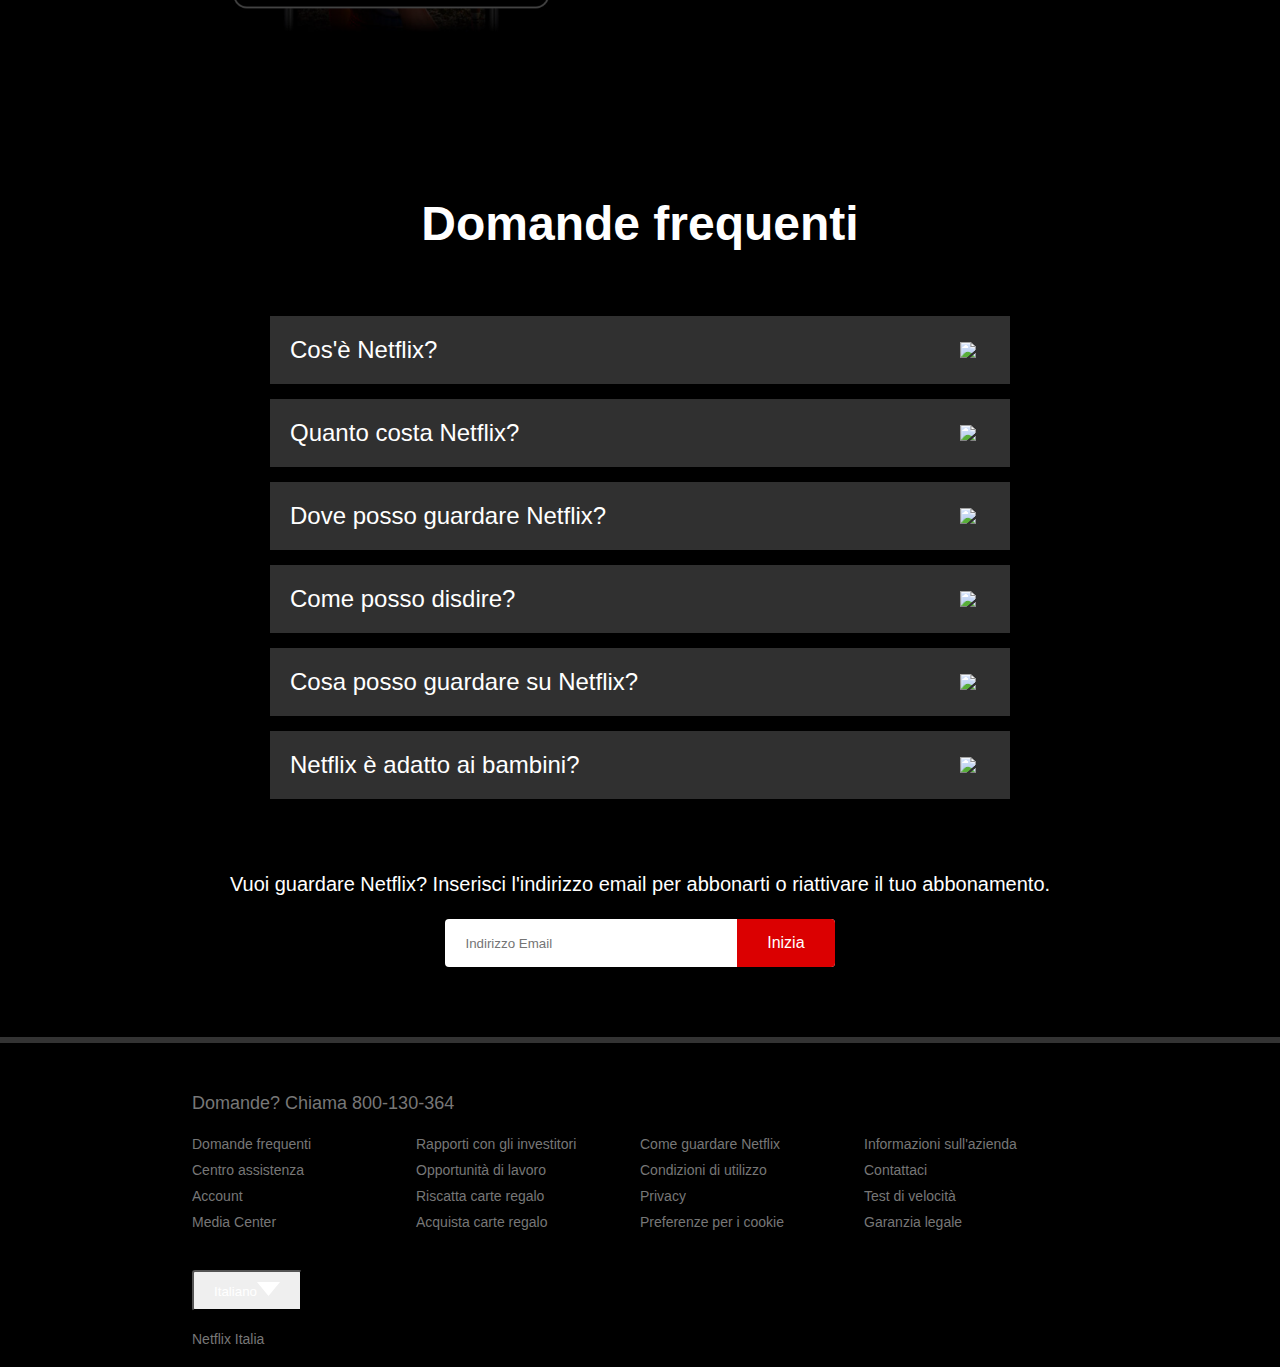
==== commit 490cdcd0: "commit" ====
--- a/mhw2.html
+++ b/mhw2.html
@@ -8,7 +8,8 @@
     <body>
         <header>
             <nav>
-                <img src="images/logo.png" class="logo">
+                <img id ="logo1" src="https://upload.wikimedia.org/wikipedia/commons/thumb/7/7a/Logonetflix.png/1600px-Logonetflix.png" class="logo1">
+                <img id="logo2" src="https://i.pinimg.com/originals/c4/df/d4/c4dfd41e63196d3144c08fb63487b85d.png" class="logo2">
                     <select class="language">
                         <option>Italiano</option>
                         <option>English</option>
@@ -132,7 +133,7 @@
             </ul>
             <small>Vuoi guardare Netflix? Inserisci l'indirizzo email per abbonarti o riattivare il tuo abbonamento.</small>
             <form class="email-signup">
-                <input type="email" placeholder="Indirizzo Email" required>
+                <input id="signup-email" type="email" placeholder="Indirizzo Email" required>
                 <button id="signup-btn" type="submit">Inizia</button>
             </form>
         </div>
--- a/mhw2.css
+++ b/mhw2.css
@@ -27,11 +27,18 @@
 button{
     cursor: pointer;
 }
-.logo{
+.logo1{
     width: 167px;
     height: 45px;
     margin-right: auto;
 }
+.logo2{
+    width: 167px;
+    height: 45px;
+    margin-right: auto;
+    display: none;
+}
+
 .language{
     color: #fff;
     border-radius: 4px;
@@ -101,6 +108,7 @@
     cursor: pointer;
     padding: 15px 30px;
 }
+
 /*---features---*/
 section{
     border-top: 6px solid #333;
